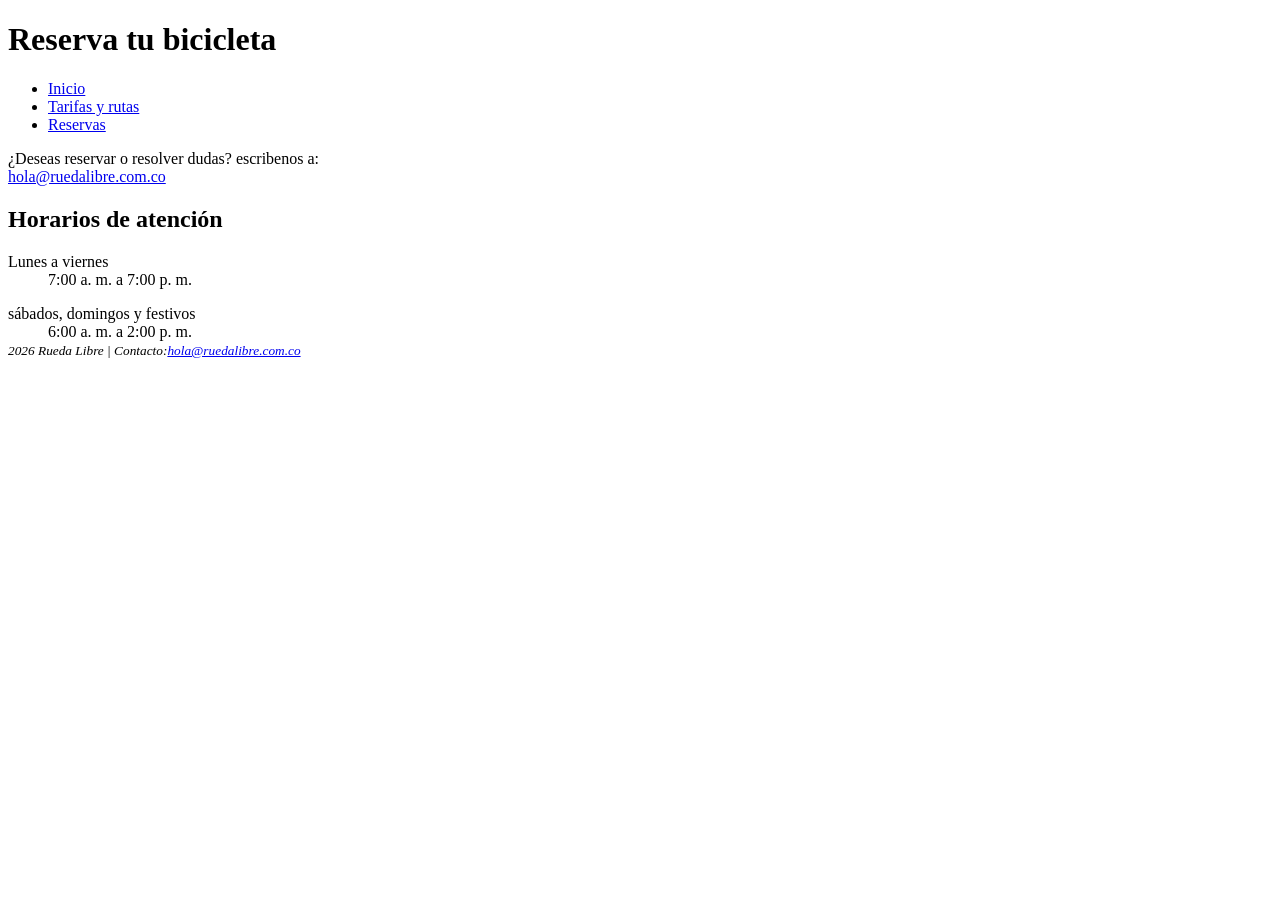
==== paginas/reservas.html @ b9f1dbef "feat:Las tres páginas reestructuradas con etiquetas semánticas, subidas al repositorio" ====
<!DOCTYPE html>
<html lang="es">
<head>
    <meta charset="UTF-8">
    <meta name="viewport" content="width=device-width, initial-scale=1.0">
    <title>Rueda Libre| reserva tu bicicleta</title>
</head>
<body>
  <header>
    <h1>Reserva tu bicicleta</h1>
        <nav>
            <ul>
                <li><a href="../index.html">Inicio</a></li>
                <li><a href="tarifas.html">Tarifas y rutas</a></li>
                <li><a href="reservas.html">Reservas</a></li>
            </ul>
        </nav>
  </header>  
  <main>
¿Deseas reservar o resolver dudas? escribenos a: <br><a href="mailto:hola@ruedalibre.com.co">hola@ruedalibre.com.co</a>
<h2>Horarios de atención</h2>
<section> 
  <dl>
    <dt>Lunes a viernes</dt>
    <dd>7:00 a. m. a 7:00 p. m.</dd>
  </section> 

<section>
    <dt>sábados, domingos y festivos</dt>
    <dd>6:00 a. m. a 2:00 p. m.</dd>
  </dl>
</section>
  </main>

  <footer>
    <small> 
        <em>2026 Rueda Libre | Contacto:<a href="mailto:hola@ruedalibre.com.co">hola@ruedalibre.com.co</a></em>
    </small> 
  </footer>
</body>
</html>
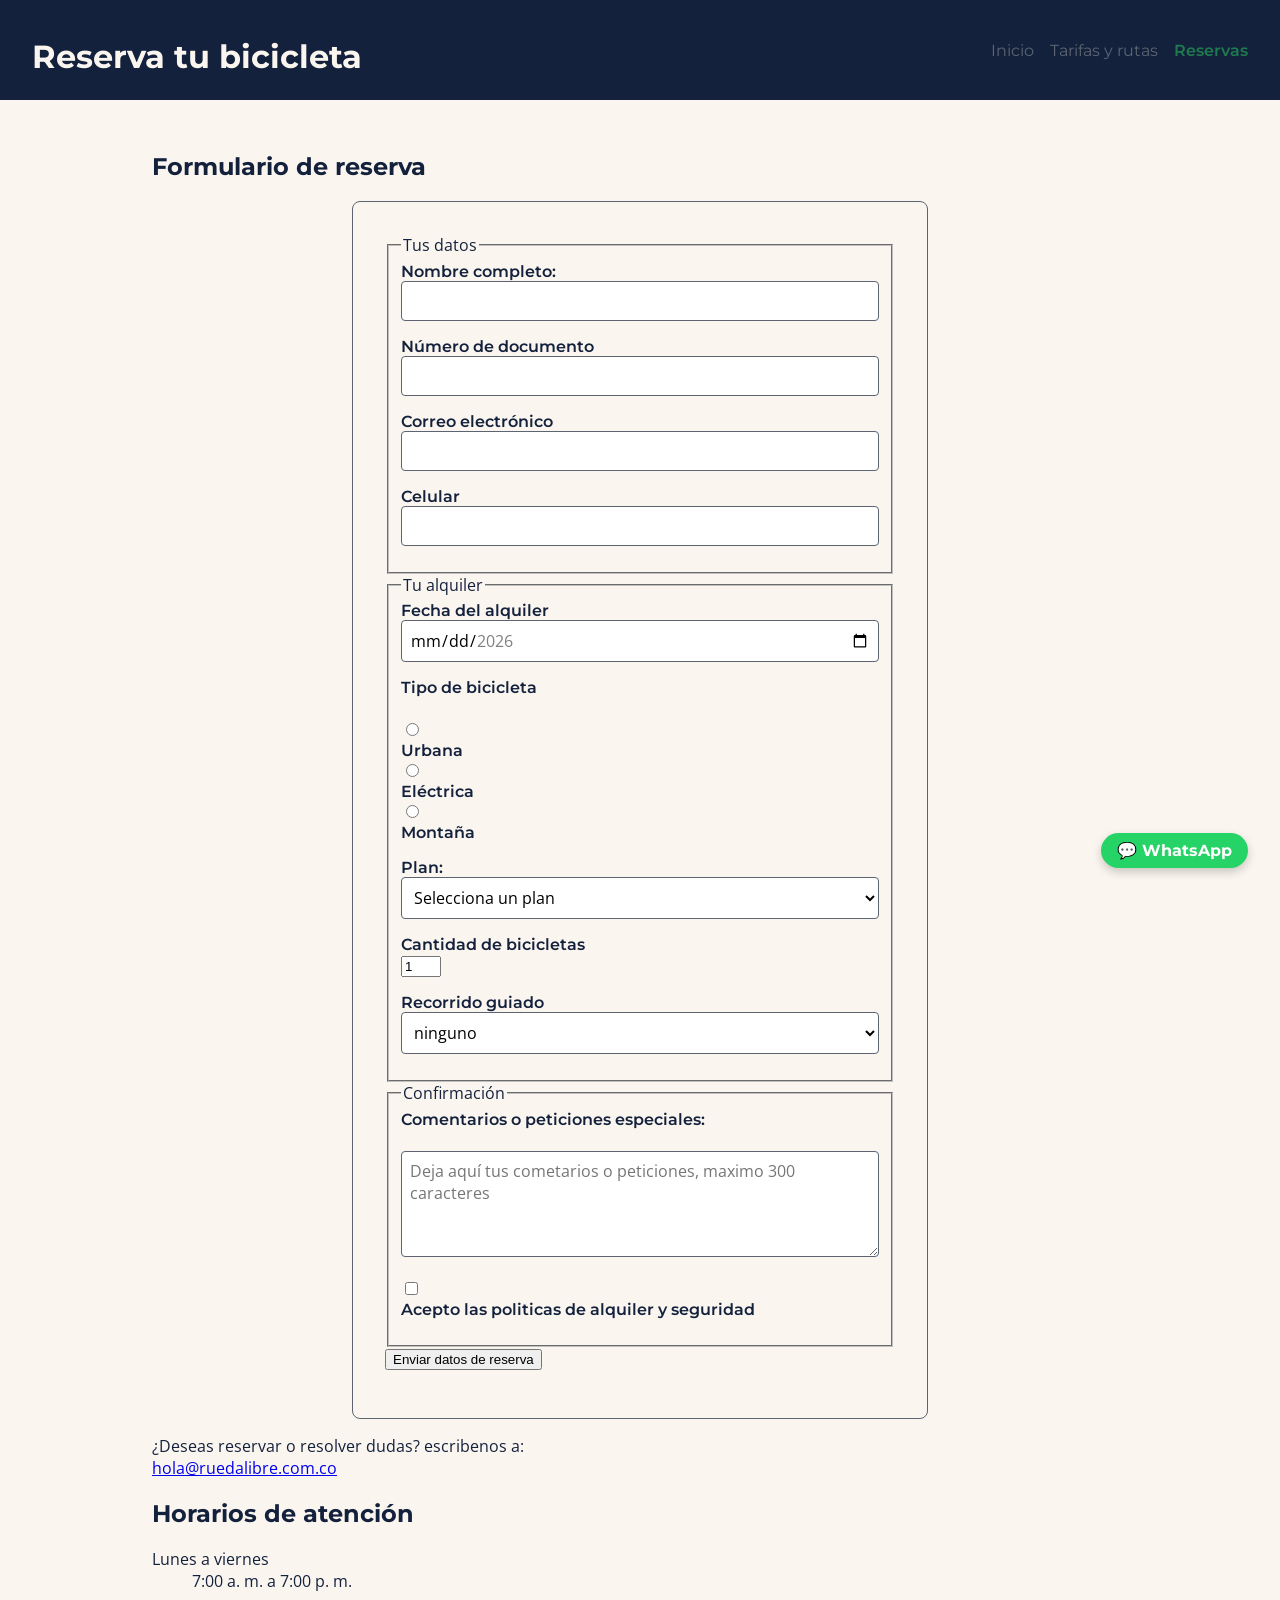
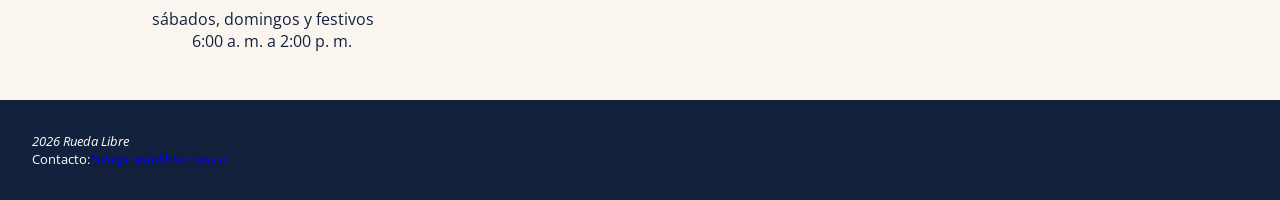
==== commit f6de8442: "Semana 2: Implementación de Flexbox en header, footer y actualización de bitácora" ====
--- a/paginas/reservas.html
+++ b/paginas/reservas.html
@@ -4,19 +4,116 @@
     <meta charset="UTF-8">
     <meta name="viewport" content="width=device-width, initial-scale=1.0">
     <title>Rueda Libre| reserva tu bicicleta</title>
+    <link rel="preconnect" href="https://fonts.googleapis.com">
+    <link rel="preconnect" href="https://fonts.gstatic.com" crossorigin>
+    <link href="https://fonts.googleapis.com/css2?family=Montserrat:ital,wght@0,100..900;1,100..900&family=Open+Sans:ital,wght@0,300..800;1,300..800&display=swap" rel="stylesheet">
+    <link rel="stylesheet" href="../CSS/styles.css">
 </head>
 <body>
   <header>
     <h1>Reserva tu bicicleta</h1>
         <nav>
-            <ul>
-                <li><a href="../index.html">Inicio</a></li>
-                <li><a href="tarifas.html">Tarifas y rutas</a></li>
-                <li><a href="reservas.html">Reservas</a></li>
+            <ul id="menu">
+                <a href="../index.html">Inicio</a>
+                <a href="tarifas.html">Tarifas y rutas</a>
+                <a href="reservas.html" class="activo">Reservas</a>
             </ul>
         </nav>
   </header>  
   <main>
+<section>
+  <h2>Formulario de reserva</h2>
+  <form action="#" method="post">
+    <fieldset>
+     <legend>Tus datos</legend> 
+     <div class="grupo-formulario">
+      <label for="nombre">Nombre completo:</label>
+      <input type="text" id="nombre" name="nombre" required minlength="3">
+     </div>
+
+     <div class="grupo-formulario">
+      <label for="documento">Número de documento</label>
+      <input type="text" id="documento" name="documento" required pattern="[0-9]{6,10}" title="Debe tener solo números, entre 6 y 10 dígitos">
+     </div>
+
+     <div class="grupo-formulario">
+      <label for="correo">Correo electrónico</label>
+      <input type="email" id="correo" name="correo" required>
+     </div>
+
+     <div class="grupo-formulario">
+      <label for="celular">Celular</label>
+      <input type="tel" id="celular" name="celular" required pattern="3[0-9]{9}" title="Debe de tener 10 dígitos y empezar por el número 3 (Ej: 3001234567)">
+     </div>
+    </fieldset>
+
+    <fieldset>
+      <legend>Tu alquiler</legend>
+
+      <div class="grupo-formulario">
+        <label for="fecha">Fecha del alquiler</label>
+        <input type="date" id="fecha" name="fecha" min="2026-11-01" max="2026-12-31" required>
+      </div>
+      <p></p>
+      <div class="grupo-formulario">
+        <label>Tipo de bicicleta</label><br>
+        <input type="radio" id="urbana" name="tipo_bicicleta" value="urbana" required>
+        <label for="urbana">Urbana</label>
+
+        <input type="radio" id="electrica" name="tipo_bicicleta" value="electrica" required>
+        <label for="electrica">Eléctrica</label>
+
+        <input type="radio" id="montana" name="tipo_bicicleta" value="montana" required>
+        <label for="montana">Montaña</label>
+      </div>
+      <p></p>
+        <label for="plan">Plan:</label>
+        <select id="plan" name="plan" required>
+          <option value="" disabled selected>Selecciona un plan</option>
+          <option value="1_hora">1 hora</option>
+          <option value="medio_dia">Medio día</option>
+          <option value="dia_completo">Día completo</option>
+        </select>
+      </div>
+      <p></p>
+      <div class="grupo-formulario">
+        <label for="cantidad">Cantidad de bicicletas</label>
+        <input type="number" id="cantidad" name="cantidad" min="1" max="6" value="1" required>
+      </div>
+      <p></p>
+      <div class="grupo-formulario">
+        <label for="recorrido">Recorrido guiado</label>
+        <select id="recorrido" name="recorrido">
+          <option value="ninguno">ninguno</option>
+          <option value="ruta1">Ruta 1</option>
+          <option value="ruta2">Ruta 2</option>
+          <option value="ruta3">Ruta 3</option>
+        </select>
+      </div>
+    </fieldset>
+
+    <fieldset>
+      <legend>Confirmación</legend>
+
+      <div class="grupo-formulario">
+        <label for="comentaarios">Comentarios o peticiones especiales:</label><br>
+        <textarea id="Comentarios" name="comentarios" rows="4" cols="40" maxlength="300" placeholder="Deja aquí tus cometarios o peticiones, maximo 300 caracteres"></textarea>
+      </div>
+
+      <div class="grupo-formulario">
+        <input type="checkbox" id="politicas" name="politicas" required>
+        <label for="politicas">Acepto las politicas de alquiler y seguridad</label>
+      </div>
+    </fieldset>
+
+    <div class="grupo-formulario">
+      <button type="submit">Enviar datos de reserva</button>
+    </div>
+  </form>
+</section>
+
+<p></p>
+
 ¿Deseas reservar o resolver dudas? escribenos a: <br><a href="mailto:hola@ruedalibre.com.co">hola@ruedalibre.com.co</a>
 <h2>Horarios de atención</h2>
 <section> 
@@ -31,11 +128,16 @@
   </dl>
 </section>
   </main>
-
-  <footer>
+<p></p>
+   <footer>
     <small> 
-        <em>2026 Rueda Libre | Contacto:<a href="mailto:hola@ruedalibre.com.co">hola@ruedalibre.com.co</a></em>
+        <div class="footer-marca"><em>2026 Rueda Libre</em></div>
+        <div class="footer-contacto">Contacto:<a href="mailto:hola@ruedalibre.com.co"><em>hola@ruedalibre.com.co</a></em></div>
     </small> 
   </footer>
+  
+<a href="https://wa.me/573000000000" class="btn-whatsapp" target="_blank" rel="noopener noreferrer" aria-label="Contáctanos por WhatsApp">
+    💬 WhatsApp
+</a>
 </body>
 </html>
--- a/CSS/styles.css
+++ b/CSS/styles.css
@@ -0,0 +1,319 @@
+/* 1. VARIABLES Y CONFIGURACIÓN GLOBAL */
+:root {
+    --azul-noche: #14213d;
+    --gris-asfalto: #5b6470;
+    --verde-ruta: #1e7a4f;
+    --naranja-pedal: #f39a2b;
+    --crema: #faf6ef;
+
+    --font-titulo: 'Montserrat', sans-serif;
+    --font-texto: 'Open Sans', sans-serif;
+
+    --espacio-sm: 0.5rem;
+    --espacio-md: 1rem;
+    --espacio-lg: 2rem;
+}
+
+*, *::before, *::after {
+    box-sizing: border-box;
+}
+
+body {
+    font-family: var(--font-texto);
+    color: var(--azul-noche);
+    background-color: var(--crema);
+    margin: 0;
+    padding: 0;
+}
+
+h1, h2, h3, h4, h5, h6 {
+    font-family: var(--font-titulo);
+}
+
+
+
+
+/* 2. ESTRUCTURA BASE Y LAYOUT */
+header {
+    background-color: var(--azul-noche);
+    color: var(--crema);
+    padding: var(--espacio-lg);
+    text-align: center;
+    min-height: 10vh;
+}
+
+header h1 {
+    color: var(--crema);
+    margin-bottom: var(--espacio-sm);
+}
+
+main {
+    max-width: 65rem;
+    margin: 0 auto;
+    padding: var(--espacio-lg);
+}
+
+main img {
+    max-width: 100%;
+    height: auto;
+    border-radius: 8px;
+    box-shadow: 0 4px 8px rgba(0, 0, 0, 0.1);
+    margin: var(--espacio-md) 0;
+}
+
+/* Contenedor principal del footer */
+footer {
+  display: flex;
+  flex-direction: column; /* Apila el banner arriba y el contenido abajo */
+  gap: 2rem;
+  padding: 2rem;
+  background-color: var(--color-secundario, #14213d); /* Ajusta a tu variable de color */
+  color: #ffffff;
+}
+
+/* Estilo del Banner */
+.footer-banner {
+  background-color: var(--color-principal, #e63946); /* Mismo color distintivo de tu marca */
+  color: #ffffff;
+  text-align: center;
+  padding: 1rem 1.5rem;
+  border-radius: 8px;
+  font-weight: 500;
+  box-shadow: 0 2px 8px rgba(0, 0, 0, 0.15);
+}
+
+.footer-banner p {
+  margin: 0;
+}
+
+/* Distribución en 3 bloques para pantallas anchas */
+.footer-contenido {
+  display: flex;
+  justify-content: space-between;
+  align-items: flex-start;
+  flex-wrap: wrap;
+  gap: 2rem;
+}
+
+
+/* 3. NAVEGACIÓN Y MENÚ */
+#menu {
+    list-style: none;
+    padding: 0;
+    margin: 0;
+    display: flex;
+    justify-content: center;
+    gap: var(--espacio-md);
+}
+
+#menu li {
+    display: inline-block;
+}
+
+#menu a {
+    color: var(--gris-asfalto);
+    text-decoration: none;
+    font-family: var(--font-titulo);
+}
+
+#menu a.activo {
+    color: var(--verde-ruta);
+    font-weight: 600;
+}
+
+#menu a:hover,
+#menu a:focus {
+    color: var(--naranja-pedal);
+    text-decoration: underline;
+    outline: none;
+}
+
+
+/* 4. COMPONENTES (TARJETAS Y TABLAS) */
+.tarjeta-servicio {
+    position: relative; 
+    background-color: var(--crema);
+    border: 1px solid var(--gris-asfalto);
+    border-radius: 8px;
+    padding: var(--espacio-md);
+    margin-bottom: var(--espacio-lg);
+    box-shadow: 0 4px 6px rgba(0, 0, 0, 0.05);
+}
+
+.tarjeta-servicio img {
+    width: 100%;
+    height: auto;
+    border-radius: 4px;
+    margin-bottom: var(--espacio-sm);
+}
+
+.tarjeta-servicio h3 {
+    font-family: var(--font-titulo);
+    color: var(--azul-noche);
+    margin-top: 0;
+    margin-bottom: var(--espacio-sm);
+}
+
+.etiqueta-nuevo {
+    position: absolute;
+    top: 1rem;
+    right: 1rem;
+    background-color: var(--naranja-pedal);
+    color: var(--crema);
+    font-family: var(--font-titulo);
+    font-size: 0.85rem;
+    padding: var(--espacio-xs) var(--espacio-sm);
+    border-radius: 4px;
+    font-weight: bold;
+    box-shadow: 0 2px 4px rgba(0, 0, 0, 0.1);
+}
+
+table {
+    width: 100%;
+    border-collapse: collapse;
+    margin-bottom: var(--espacio-lg);
+    background-color: var(--crema);
+}
+
+th, td {
+    padding: var(--espacio-sm) var(--espacio-md);
+    text-align: left;
+    border: 1px solid var(--gris-asfalto);
+}
+
+th {
+    background-color: var(--azul-noche);
+    color: var(--crema);
+    font-family: var(--font-titulo);
+}
+
+tr:nth-child(even) {
+    background-color: rgba(0, 0, 0, 0.02);
+}
+
+
+/* 5. FORMULARIOS Y BOTONES */
+form {
+    background-color: var(--crema);
+    border: 1px solid var(--gris-asfalto);
+    border-radius: 8px;
+    padding: var(--espacio-lg);
+    max-width: 36rem;
+    margin: 0 auto;
+}
+
+.grupo-formulario {
+    margin-bottom: var(--espacio-md);
+}
+
+label {
+    display: block;
+    font-family: var(--font-titulo);
+    color: var(--azul-noche);
+    margin-bottom: var(--espacio-xs);
+    font-weight: 600;
+}
+
+input[type="text"],
+input[type="email"],
+input[type="tel"],
+input[type="date"],
+select,
+textarea {
+    width: 100%;
+    padding: var(--espacio-sm);
+    border: 1px solid var(--gris-asfalto);
+    border-radius: 4px;
+    font-family: inherit;
+    font-size: 1rem;
+    background-color: #ffffff;
+}
+
+input:focus,
+select:focus,
+textarea:focus {
+    outline: 2px solid var(--naranja-pedal);
+    border-color: transparent;
+}
+
+.btn-cta {
+    display: inline-block;
+    background-color: var(--naranja-pedal);
+    color: var(--crema);
+    padding: var(--espacio-sm) var(--espacio-md);
+    border-radius: 4px;
+    text-decoration: none;
+    font-family: var(--font-titulo);
+    font-weight: 600;
+    transition: background-color 0.2s ease;
+}
+
+.btn-cta:hover,
+.btn-cta:focus {
+    background-color: var(--verde-ruta);
+    color: var(--crema);
+    text-decoration: none;
+    outline: none;
+}
+
+
+/* 6. COMPONENTES FLOTANTES (WHATSAPP) */
+.btn-whatsapp {
+    position: fixed;
+    bottom: 2rem;
+    right: 2rem;
+    background-color: #25d366;
+    color: #ffffff;
+    padding: var(--espacio-sm) var(--espacio-md);
+    border-radius: 50px;
+    font-family: var(--font-titulo);
+    font-weight: bold;
+    text-decoration: none;
+    box-shadow: 0 4px 10px rgba(0, 0, 0, 0.2);
+    z-index: 1000;
+    display: flex;
+    align-items: center;
+    gap: 0.5rem;
+    transition: transform 0.2s ease, background-color 0.2s ease;
+}
+
+.btn-whatsapp:hover {
+    background-color: #20ba5a;
+    transform: scale(1.05);
+}
+
+.btn-whatsapp:focus {
+    outline: 3px solid var(--azul-noche);
+    outline-offset: 2px;
+}
+
+
+
+
+/* SEMANA #2. Flexbox, Grid y diseño responsive */
+
+header {
+    display: flex;
+    justify-content: space-between;
+    align-items: center;
+    padding: 1rem 2rem;
+}
+
+header nav ul {
+    display: flex;
+    flex-wrap: wrap;
+    gap: 1.5rem;
+    list-style: none;
+    margin: 0;
+    padding: 0; 
+}
+
+footer {
+   display: flex;
+   justify-content: space-between;
+   align-items: flex-start;
+   padding: 2rem;
+   flex-wrap: wrap;
+   gap: 2rem; 
+}
+
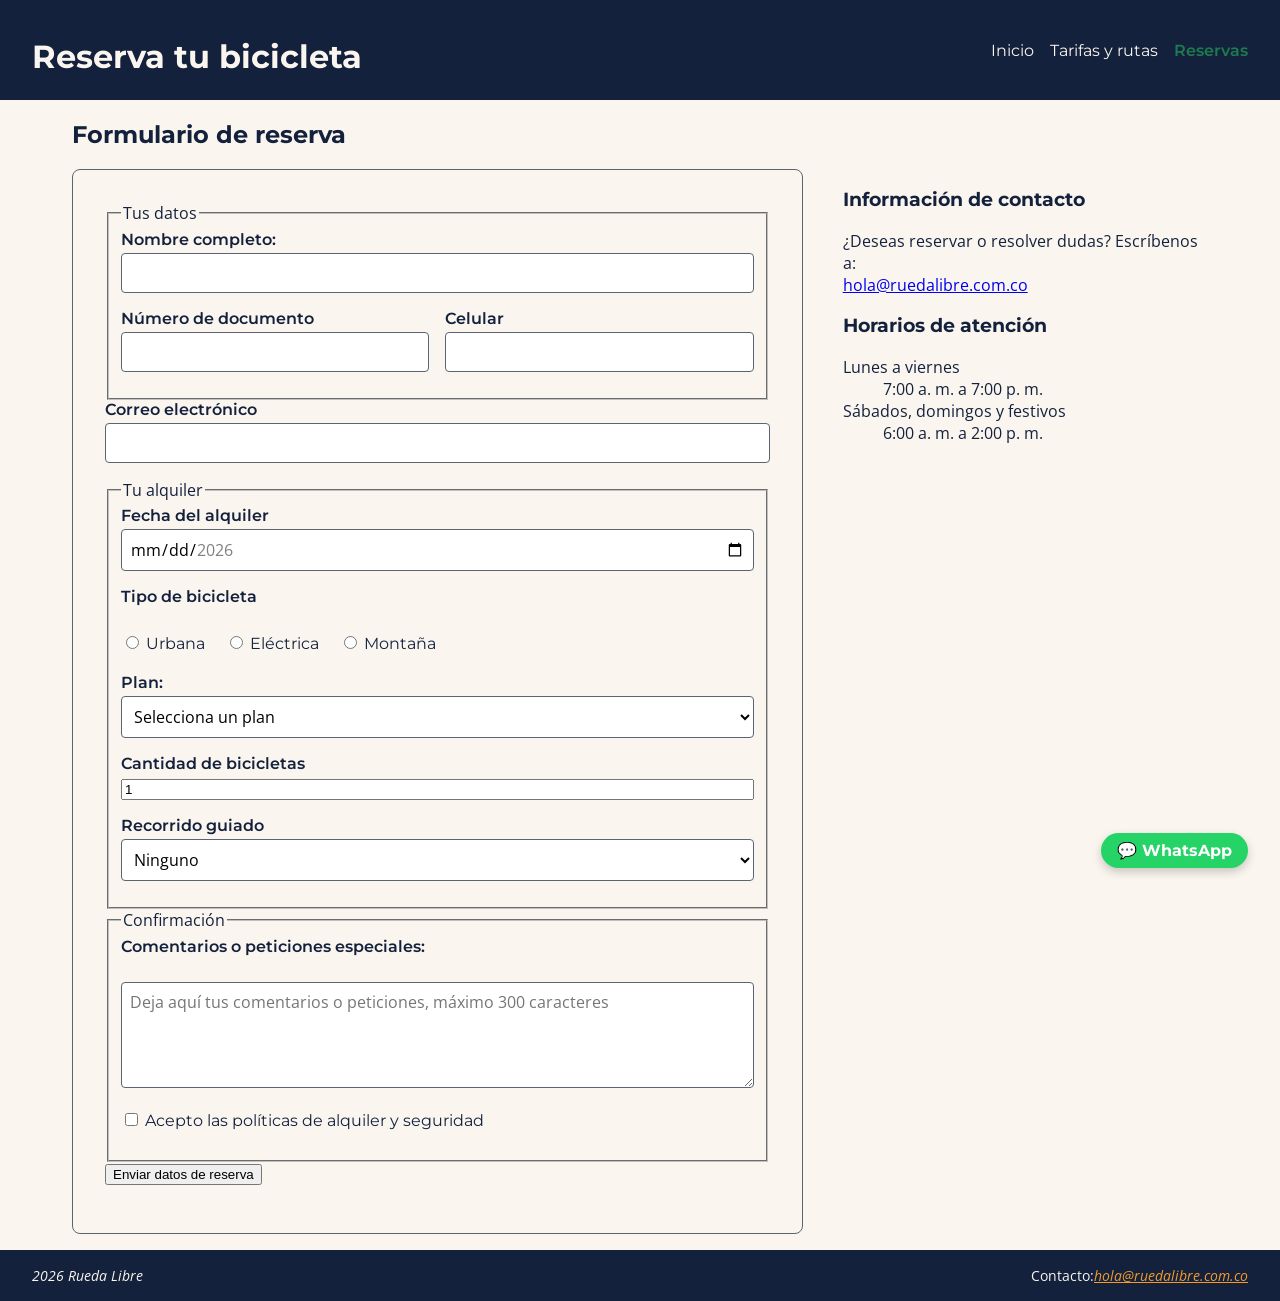
==== commit 5eed59e0: "Feat: día 1, semana 2" ====
--- a/paginas/reservas.html
+++ b/paginas/reservas.html
@@ -14,126 +14,137 @@
     <h1>Reserva tu bicicleta</h1>
         <nav>
             <ul id="menu">
-                <a href="../index.html">Inicio</a>
-                <a href="tarifas.html">Tarifas y rutas</a>
-                <a href="reservas.html" class="activo">Reservas</a>
+                <li><a href="../index.html">Inicio</a></li>
+                <li><a href="tarifas.html">Tarifas y rutas</a></li>
+                <li><a href="reservas.html" class="activo">Reservas</a></li>
             </ul>
         </nav>
   </header>  
-  <main>
-<section>
-  <h2>Formulario de reserva</h2>
-  <form action="#" method="post">
-    <fieldset>
-     <legend>Tus datos</legend> 
-     <div class="grupo-formulario">
-      <label for="nombre">Nombre completo:</label>
-      <input type="text" id="nombre" name="nombre" required minlength="3">
-     </div>
+<main>
+  <section>
+    <h2>Formulario de reserva</h2>
 
-     <div class="grupo-formulario">
-      <label for="documento">Número de documento</label>
-      <input type="text" id="documento" name="documento" required pattern="[0-9]{6,10}" title="Debe tener solo números, entre 6 y 10 dígitos">
-     </div>
+    <div class="reservas-layout">
 
-     <div class="grupo-formulario">
-      <label for="correo">Correo electrónico</label>
-      <input type="email" id="correo" name="correo" required>
-     </div>
+      <div class="columna-formulario">
+        <form action="#" method="post">
 
-     <div class="grupo-formulario">
-      <label for="celular">Celular</label>
-      <input type="tel" id="celular" name="celular" required pattern="3[0-9]{9}" title="Debe de tener 10 dígitos y empezar por el número 3 (Ej: 3001234567)">
-     </div>
-    </fieldset>
+          <fieldset>
+            <legend>Tus datos</legend>
 
-    <fieldset>
-      <legend>Tu alquiler</legend>
+            <div class="grupo-formulario">
+              <label for="nombre">Nombre completo:</label>
+              <input type="text" id="nombre" name="nombre" required minlength="3">
+            </div>
 
-      <div class="grupo-formulario">
-        <label for="fecha">Fecha del alquiler</label>
-        <input type="date" id="fecha" name="fecha" min="2026-11-01" max="2026-12-31" required>
-      </div>
-      <p></p>
-      <div class="grupo-formulario">
-        <label>Tipo de bicicleta</label><br>
-        <input type="radio" id="urbana" name="tipo_bicicleta" value="urbana" required>
-        <label for="urbana">Urbana</label>
+            <div class="fila-formulario">
+            <div class="grupo-formulario">
+              <label for="documento">Número de documento</label>
+              <input type="text" id="documento" name="documento" required pattern="[0-9]{6,10}" title="Debe tener solo números, entre 6 y 10 dígitos">
+            </div>
 
-        <input type="radio" id="electrica" name="tipo_bicicleta" value="electrica" required>
-        <label for="electrica">Eléctrica</label>
+            <div class="grupo-formulario">
+              <label for="celular">Celular</label>
+              <input type="tel" id="celular" name="celular" required pattern="3[0-9]{9}" title="Debe tener 10 dígitos y empezar por el número 3 (Ej: 3001234567)">
+            </div>
+            </div>
+          </fieldset>
 
-        <input type="radio" id="montana" name="tipo_bicicleta" value="montana" required>
-        <label for="montana">Montaña</label>
-      </div>
-      <p></p>
-        <label for="plan">Plan:</label>
-        <select id="plan" name="plan" required>
-          <option value="" disabled selected>Selecciona un plan</option>
-          <option value="1_hora">1 hora</option>
-          <option value="medio_dia">Medio día</option>
-          <option value="dia_completo">Día completo</option>
-        </select>
-      </div>
-      <p></p>
-      <div class="grupo-formulario">
-        <label for="cantidad">Cantidad de bicicletas</label>
-        <input type="number" id="cantidad" name="cantidad" min="1" max="6" value="1" required>
-      </div>
-      <p></p>
-      <div class="grupo-formulario">
-        <label for="recorrido">Recorrido guiado</label>
-        <select id="recorrido" name="recorrido">
-          <option value="ninguno">ninguno</option>
-          <option value="ruta1">Ruta 1</option>
-          <option value="ruta2">Ruta 2</option>
-          <option value="ruta3">Ruta 3</option>
-        </select>
-      </div>
-    </fieldset>
+            <div class="grupo-formulario">
+              <label for="correo">Correo electrónico</label>
+              <input type="email" id="correo" name="correo" required>
+            </div>
 
-    <fieldset>
-      <legend>Confirmación</legend>
+          <fieldset>
+            <legend>Tu alquiler</legend>
 
-      <div class="grupo-formulario">
-        <label for="comentaarios">Comentarios o peticiones especiales:</label><br>
-        <textarea id="Comentarios" name="comentarios" rows="4" cols="40" maxlength="300" placeholder="Deja aquí tus cometarios o peticiones, maximo 300 caracteres"></textarea>
+            <div class="grupo-formulario">
+              <label for="fecha">Fecha del alquiler</label>
+              <input type="date" id="fecha" name="fecha" min="2026-11-01" max="2026-12-31" required>
+            </div>
+
+            <div class="grupo-formulario">
+              <label>Tipo de bicicleta</label><br>
+              <input type="radio" id="urbana" name="tipo_bicicleta" value="urbana" required>
+              <label for="urbana">Urbana</label>
+
+              <input type="radio" id="electrica" name="tipo_bicicleta" value="electrica" required>
+              <label for="electrica">Eléctrica</label>
+
+              <input type="radio" id="montana" name="tipo_bicicleta" value="montana" required>
+              <label for="montana">Montaña</label>
+            </div>
+
+            <div class="grupo-formulario">
+              <label for="plan">Plan:</label>
+              <select id="plan" name="plan" required>
+                <option value="" disabled selected>Selecciona un plan</option>
+                <option value="1_hora">1 hora</option>
+                <option value="medio_dia">Medio día</option>
+                <option value="dia_completo">Día completo</option>
+              </select>
+            </div>
+
+            <div class="grupo-formulario">
+              <label for="cantidad">Cantidad de bicicletas</label>
+              <input type="number" id="cantidad" name="cantidad" min="1" max="6" value="1" required>
+            </div>
+
+            <div class="grupo-formulario">
+              <label for="recorrido">Recorrido guiado</label>
+              <select id="recorrido" name="recorrido">
+                <option value="ninguno">Ninguno</option>
+                <option value="ruta1">Ruta 1</option>
+                <option value="ruta2">Ruta 2</option>
+                <option value="ruta3">Ruta 3</option>
+              </select>
+            </div>
+          </fieldset>
+
+          <fieldset>
+            <legend>Confirmación</legend>
+
+            <div class="grupo-formulario">
+              <label for="comentarios">Comentarios o peticiones especiales:</label><br>
+              <textarea id="comentarios" name="comentarios" rows="4" cols="40" maxlength="300" placeholder="Deja aquí tus comentarios o peticiones, máximo 300 caracteres"></textarea>
+            </div>
+
+            <div class="grupo-formulario">
+              <input type="checkbox" id="politicas" name="politicas" required>
+              <label for="politicas">Acepto las políticas de alquiler y seguridad</label>
+            </div>
+          </fieldset>
+
+          <div class="grupo-formulario">
+            <button type="submit">Enviar datos de reserva</button>
+          </div>
+
+        </form>
       </div>
 
-      <div class="grupo-formulario">
-        <input type="checkbox" id="politicas" name="politicas" required>
-        <label for="politicas">Acepto las politicas de alquiler y seguridad</label>
-      </div>
-    </fieldset>
+      <aside class="columna-contacto">
+        <h3>Información de contacto</h3>
+        <p>¿Deseas reservar o resolver dudas? Escríbenos a:<br>
+          <a href="mailto:hola@ruedalibre.com.co">hola@ruedalibre.com.co</a>
+        </p>
 
-    <div class="grupo-formulario">
-      <button type="submit">Enviar datos de reserva</button>
+        <h3>Horarios de atención</h3>
+        <dl>
+          <dt>Lunes a viernes</dt>
+          <dd>7:00 a. m. a 7:00 p. m.</dd>
+          <dt>Sábados, domingos y festivos</dt>
+          <dd>6:00 a. m. a 2:00 p. m.</dd>
+        </dl>
+      </aside>
+
     </div>
-  </form>
-</section>
-
-<p></p>
-
-¿Deseas reservar o resolver dudas? escribenos a: <br><a href="mailto:hola@ruedalibre.com.co">hola@ruedalibre.com.co</a>
-<h2>Horarios de atención</h2>
-<section> 
-  <dl>
-    <dt>Lunes a viernes</dt>
-    <dd>7:00 a. m. a 7:00 p. m.</dd>
-  </section> 
-
-<section>
-    <dt>sábados, domingos y festivos</dt>
-    <dd>6:00 a. m. a 2:00 p. m.</dd>
-  </dl>
-</section>
+  </section>
+</main>
   </main>
 <p></p>
    <footer>
-    <small> 
         <div class="footer-marca"><em>2026 Rueda Libre</em></div>
-        <div class="footer-contacto">Contacto:<a href="mailto:hola@ruedalibre.com.co"><em>hola@ruedalibre.com.co</a></em></div>
-    </small> 
+        <div class="footer-contacto">Contacto:<a href="mailto:hola@ruedalibre.com.co"><em>hola@ruedalibre.com.co</em></a></div>
   </footer>
   
 <a href="https://wa.me/573000000000" class="btn-whatsapp" target="_blank" rel="noopener noreferrer" aria-label="Contáctanos por WhatsApp">
--- a/CSS/styles.css
+++ b/CSS/styles.css
@@ -12,6 +12,7 @@
     --espacio-sm: 0.5rem;
     --espacio-md: 1rem;
     --espacio-lg: 2rem;
+    --espacio-xs: 0.25rem;
 }
 
 *, *::before, *::after {
@@ -31,8 +32,6 @@
 }
 
 
-
-
 /* 2. ESTRUCTURA BASE Y LAYOUT */
 header {
     background-color: var(--azul-noche);
@@ -48,9 +47,11 @@
 }
 
 main {
-    max-width: 65rem;
-    margin: 0 auto;
-    padding: var(--espacio-lg);
+  max-width: 75rem;
+  margin-left: auto;
+  margin-right: auto;
+  padding-left: 2rem;
+  padding-right: 2rem;
 }
 
 main img {
@@ -59,40 +60,6 @@
     border-radius: 8px;
     box-shadow: 0 4px 8px rgba(0, 0, 0, 0.1);
     margin: var(--espacio-md) 0;
-}
-
-/* Contenedor principal del footer */
-footer {
-  display: flex;
-  flex-direction: column; /* Apila el banner arriba y el contenido abajo */
-  gap: 2rem;
-  padding: 2rem;
-  background-color: var(--color-secundario, #14213d); /* Ajusta a tu variable de color */
-  color: #ffffff;
-}
-
-/* Estilo del Banner */
-.footer-banner {
-  background-color: var(--color-principal, #e63946); /* Mismo color distintivo de tu marca */
-  color: #ffffff;
-  text-align: center;
-  padding: 1rem 1.5rem;
-  border-radius: 8px;
-  font-weight: 500;
-  box-shadow: 0 2px 8px rgba(0, 0, 0, 0.15);
-}
-
-.footer-banner p {
-  margin: 0;
-}
-
-/* Distribución en 3 bloques para pantallas anchas */
-.footer-contenido {
-  display: flex;
-  justify-content: space-between;
-  align-items: flex-start;
-  flex-wrap: wrap;
-  gap: 2rem;
 }
 
 
@@ -111,7 +78,7 @@
 }
 
 #menu a {
-    color: var(--gris-asfalto);
+    color: var(--crema);
     text-decoration: none;
     font-family: var(--font-titulo);
 }
@@ -308,12 +275,155 @@
     padding: 0; 
 }
 
+/* Grip sin media queries */
+
+.flota-grid {
+  display: grid;
+  grid-template-columns: repeat(auto-fit, minmax(17.5rem, 1fr));
+  gap: 2rem;
+  padding: 2rem 0;
+}
+
+
+.tarjeta-modelo {
+  display: flex;
+  flex-direction: column;
+  justify-content: space-between; 
+}
+
+
+/*caja uniforme para todas las imágenes de la flota */
+.tarjeta-modelo .imagen-container {
+  width: 100%;
+  height: 180px; 
+  display: flex;
+  align-items: center;
+  justify-content: center;
+  overflow: hidden;
+  margin-top: 1rem;
+}
+
+
+/* ajustes a los botones de reserva para que se vean consistentes*/
+.tarjeta-modelo .imagen-container img {
+  width: 100%;
+  height: 100%;
+  object-fit: contain; 
+}
+
+
+.tarjeta-modelo .btn-reservar {
+  display: block;
+  width: 100%;
+  background-color: #f6993f; 
+  color: #ffffff;
+  padding: 0.75rem 1rem;
+  border-radius: 6px; 
+  text-decoration: none;
+  text-align: center;
+  font-weight: bold;
+  box-sizing: border-box;
+  margin-top: 0.5rem;
+  transition: background-color 0.3s ease;
+}
+
+.tarjeta-modelo .btn-reservar:hover {
+  background-color: #e08730;
+}
+
+/* Diseño de la sección de portada con hero image y texto descriptivo */
+.portada-hero {
+  display: grid;
+  grid-template-columns: 1fr 1fr;
+  gap: 2rem;
+  align-items: center;
+  padding: 2rem 0;
+}
+
+/* Ajustes de rutas-galeria para mostrar las tarjetas de manera uniforme y atractiva */
+.rutas-galeria {
+  display: grid;
+  grid-template-columns: repeat(3, 1fr); /* Crea exactamente 3 columnas iguales */
+  gap: 1.5rem; /* Espacio separador entre tarjetas */
+}
+
+.ruta-tarjeta {
+  background-color: #ffffff;
+  padding: 1rem;
+  border-radius: 8px;
+  box-shadow: 0 2px 4px rgba(0,0,0,0.1);
+  text-align: center;
+}
+
+.ruta-tarjeta img {
+  width: 100%;
+  height: 150px;
+  object-fit: cover;
+  border-radius: 4px;
+}
+
+/* Layout bidimensional 2:1 para Reservas */
+.reservas-layout {
+  display: grid;
+  grid-template-columns: 2fr 1fr; 
+  gap: 2.5rem;                   
+  align-items: start;           
+}
+
+.columna-formulario,
+.columna-contacto {
+  min-width: 0;
+}
+
+.grupo-formulario input[type="text"],
+.grupo-formulario input[type="email"],
+.grupo-formulario input[type="tel"],
+.grupo-formulario input[type="date"],
+.grupo-formulario input[type="number"],
+.grupo-formulario select,
+.grupo-formulario textarea {
+  width: 100%;
+  box-sizing: border-box;
+}
+
+
+.fila-formulario {
+  display: grid;
+  grid-template-columns: repeat(2, 1fr);
+  gap: 1rem;
+}
+
+.fila-formulario .grupo-formulario {
+  min-width: 0; 
+}
+
+.columna-formulario form {
+  max-width: none;
+  margin: 0;
+}
+
 footer {
-   display: flex;
-   justify-content: space-between;
-   align-items: flex-start;
-   padding: 2rem;
-   flex-wrap: wrap;
-   gap: 2rem; 
-}
-
+  display: flex;
+  justify-content: space-between;
+  align-items: center;
+  gap: 1rem;
+  padding: 1rem 2rem;
+  background-color: var(--azul-noche);
+  color: var(--crema);
+  font-size: 0.875rem;
+}
+
+footer a {
+  color: var(--naranja-pedal);
+}
+
+.fila-formulario .grupo-formulario {
+  min-width: 0; 
+}
+
+input[type="radio"] + label,
+input[type="checkbox"] + label {
+  display: inline-block;
+  margin-right: 1rem;
+  font-weight: 400;
+}
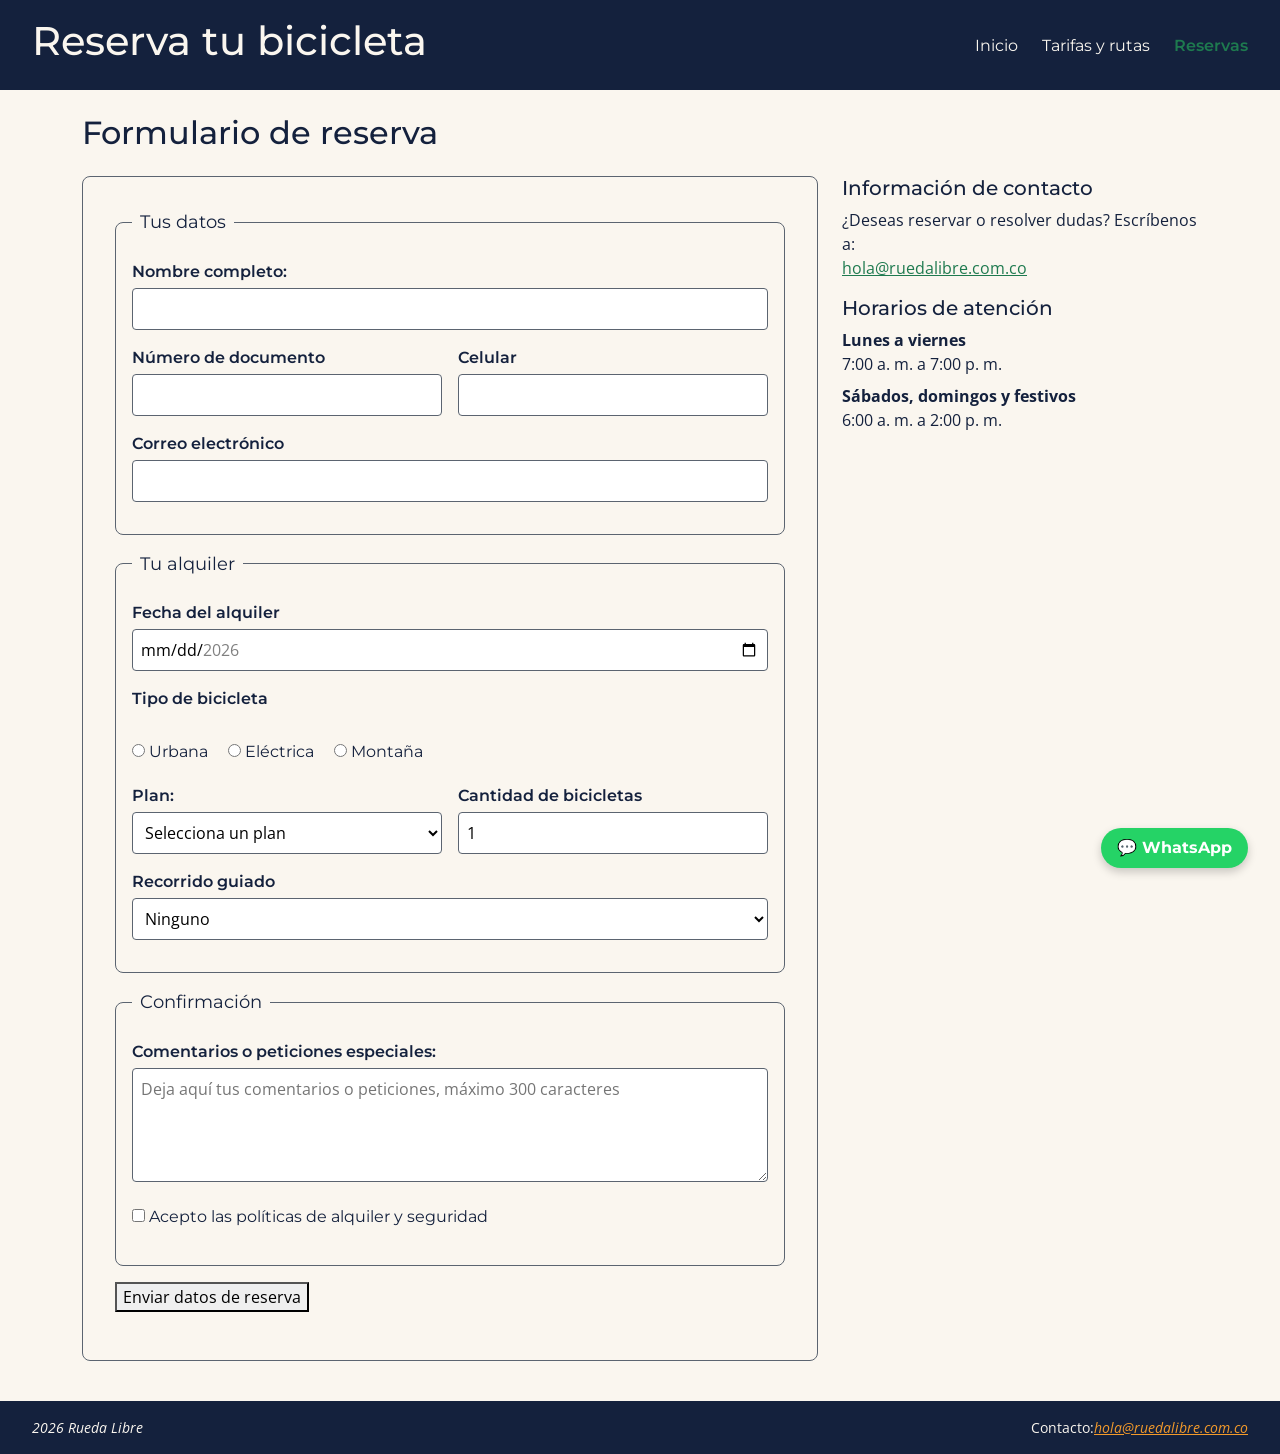
==== commit e0ab44d6: "Feat:proyecto, terminar." ====
--- a/paginas/reservas.html
+++ b/paginas/reservas.html
@@ -7,9 +7,11 @@
     <link rel="preconnect" href="https://fonts.googleapis.com">
     <link rel="preconnect" href="https://fonts.gstatic.com" crossorigin>
     <link href="https://fonts.googleapis.com/css2?family=Montserrat:ital,wght@0,100..900;1,100..900&family=Open+Sans:ital,wght@0,300..800;1,300..800&display=swap" rel="stylesheet">
+    <link href="https://cdn.jsdelivr.net/npm/bootstrap@5.3.8/dist/css/bootstrap.min.css" rel="stylesheet" integrity="sha384-sRIl4kxILFvY47J16cr9ZwB07vP4J8+LH7qKQnuqkuIAvNWLzeN8tE5YBujZqJLB" crossorigin="anonymous">
     <link rel="stylesheet" href="../CSS/styles.css">
+
 </head>
-<body>
+<body class="d-flex flex-column min-vh-100">
   <header>
     <h1>Reserva tu bicicleta</h1>
         <nav>
@@ -20,127 +22,136 @@
             </ul>
         </nav>
   </header>  
-<main>
-  <section>
-    <h2>Formulario de reserva</h2>
+<main class="container py-4 flex-grow-1">
+  <h2 class="mb-4">Formulario de reserva</h2>
 
-    <div class="reservas-layout">
+  <div class="row g-4">
 
-      <div class="columna-formulario">
-        <form action="#" method="post">
+    <!-- Formulario: 8/12 desde md -->
+    <div class="col-12 col-md-8">
+      <form action="#" method="post">
 
-          <fieldset>
-            <legend>Tus datos</legend>
-
-            <div class="grupo-formulario">
-              <label for="nombre">Nombre completo:</label>
-              <input type="text" id="nombre" name="nombre" required minlength="3">
-            </div>
-
-            <div class="fila-formulario">
-            <div class="grupo-formulario">
-              <label for="documento">Número de documento</label>
-              <input type="text" id="documento" name="documento" required pattern="[0-9]{6,10}" title="Debe tener solo números, entre 6 y 10 dígitos">
-            </div>
-
-            <div class="grupo-formulario">
-              <label for="celular">Celular</label>
-              <input type="tel" id="celular" name="celular" required pattern="3[0-9]{9}" title="Debe tener 10 dígitos y empezar por el número 3 (Ej: 3001234567)">
-            </div>
-            </div>
-          </fieldset>
-
-            <div class="grupo-formulario">
-              <label for="correo">Correo electrónico</label>
-              <input type="email" id="correo" name="correo" required>
-            </div>
-
-          <fieldset>
-            <legend>Tu alquiler</legend>
-
-            <div class="grupo-formulario">
-              <label for="fecha">Fecha del alquiler</label>
-              <input type="date" id="fecha" name="fecha" min="2026-11-01" max="2026-12-31" required>
-            </div>
-
-            <div class="grupo-formulario">
-              <label>Tipo de bicicleta</label><br>
-              <input type="radio" id="urbana" name="tipo_bicicleta" value="urbana" required>
-              <label for="urbana">Urbana</label>
-
-              <input type="radio" id="electrica" name="tipo_bicicleta" value="electrica" required>
-              <label for="electrica">Eléctrica</label>
-
-              <input type="radio" id="montana" name="tipo_bicicleta" value="montana" required>
-              <label for="montana">Montaña</label>
-            </div>
-
-            <div class="grupo-formulario">
-              <label for="plan">Plan:</label>
-              <select id="plan" name="plan" required>
-                <option value="" disabled selected>Selecciona un plan</option>
-                <option value="1_hora">1 hora</option>
-                <option value="medio_dia">Medio día</option>
-                <option value="dia_completo">Día completo</option>
-              </select>
-            </div>
-
-            <div class="grupo-formulario">
-              <label for="cantidad">Cantidad de bicicletas</label>
-              <input type="number" id="cantidad" name="cantidad" min="1" max="6" value="1" required>
-            </div>
-
-            <div class="grupo-formulario">
-              <label for="recorrido">Recorrido guiado</label>
-              <select id="recorrido" name="recorrido">
-                <option value="ninguno">Ninguno</option>
-                <option value="ruta1">Ruta 1</option>
-                <option value="ruta2">Ruta 2</option>
-                <option value="ruta3">Ruta 3</option>
-              </select>
-            </div>
-          </fieldset>
-
-          <fieldset>
-            <legend>Confirmación</legend>
-
-            <div class="grupo-formulario">
-              <label for="comentarios">Comentarios o peticiones especiales:</label><br>
-              <textarea id="comentarios" name="comentarios" rows="4" cols="40" maxlength="300" placeholder="Deja aquí tus comentarios o peticiones, máximo 300 caracteres"></textarea>
-            </div>
-
-            <div class="grupo-formulario">
-              <input type="checkbox" id="politicas" name="politicas" required>
-              <label for="politicas">Acepto las políticas de alquiler y seguridad</label>
-            </div>
-          </fieldset>
+        <fieldset>
+          <legend>Tus datos</legend>
 
           <div class="grupo-formulario">
-            <button type="submit">Enviar datos de reserva</button>
+            <label for="nombre">Nombre completo:</label>
+            <input type="text" id="nombre" name="nombre" required minlength="3">
           </div>
 
-        </form>
-      </div>
+          <!-- Fila de campos cortos -->
+          <div class="row g-3">
+            <div class="col-12 col-sm-6">
+              <div class="grupo-formulario">
+                <label for="documento">Número de documento</label>
+                <input type="text" id="documento" name="documento" required pattern="[0-9]{6,10}" title="Debe tener solo números, entre 6 y 10 dígitos">
+              </div>
+            </div>
+            <div class="col-12 col-sm-6">
+              <div class="grupo-formulario">
+                <label for="celular">Celular</label>
+                <input type="tel" id="celular" name="celular" required pattern="3[0-9]{9}" title="Debe tener 10 dígitos y empezar por el número 3 (Ej: 3001234567)">
+              </div>
+            </div>
+          </div>
 
-      <aside class="columna-contacto">
-        <h3>Información de contacto</h3>
-        <p>¿Deseas reservar o resolver dudas? Escríbenos a:<br>
-          <a href="mailto:hola@ruedalibre.com.co">hola@ruedalibre.com.co</a>
-        </p>
+          <div class="grupo-formulario">
+            <label for="correo">Correo electrónico</label>
+            <input type="email" id="correo" name="correo" required>
+          </div>
+        </fieldset>
 
-        <h3>Horarios de atención</h3>
-        <dl>
-          <dt>Lunes a viernes</dt>
-          <dd>7:00 a. m. a 7:00 p. m.</dd>
-          <dt>Sábados, domingos y festivos</dt>
-          <dd>6:00 a. m. a 2:00 p. m.</dd>
-        </dl>
+        <fieldset>
+          <legend>Tu alquiler</legend>
+
+          <div class="grupo-formulario">
+            <label for="fecha">Fecha del alquiler</label>
+            <input type="date" id="fecha" name="fecha" min="2026-11-01" max="2026-12-31" required>
+          </div>
+
+          <div class="grupo-formulario">
+            <label>Tipo de bicicleta</label><br>
+            <input type="radio" id="urbana" name="tipo_bicicleta" value="urbana" required>
+            <label for="urbana">Urbana</label>
+
+            <input type="radio" id="electrica" name="tipo_bicicleta" value="electrica" required>
+            <label for="electrica">Eléctrica</label>
+
+            <input type="radio" id="montana" name="tipo_bicicleta" value="montana" required>
+            <label for="montana">Montaña</label>
+          </div>
+
+          <!-- Fila de campos cortos -->
+          <div class="row g-3">
+            <div class="col-12 col-sm-6">
+              <div class="grupo-formulario">
+                <label for="plan">Plan:</label>
+                <select id="plan" name="plan" required>
+                  <option value="" disabled selected>Selecciona un plan</option>
+                  <option value="1_hora">1 hora</option>
+                  <option value="medio_dia">Medio día</option>
+                  <option value="dia_completo">Día completo</option>
+                </select>
+              </div>
+            </div>
+            <div class="col-12 col-sm-6">
+              <div class="grupo-formulario">
+                <label for="cantidad">Cantidad de bicicletas</label>
+                <input type="number" id="cantidad" name="cantidad" min="1" max="6" value="1" required>
+              </div>
+            </div>
+          </div>
+
+          <div class="grupo-formulario">
+            <label for="recorrido">Recorrido guiado</label>
+            <select id="recorrido" name="recorrido">
+              <option value="ninguno">Ninguno</option>
+              <option value="ruta1">Ruta 1</option>
+              <option value="ruta2">Ruta 2</option>
+              <option value="ruta3">Ruta 3</option>
+            </select>
+          </div>
+        </fieldset>
+
+        <fieldset>
+          <legend>Confirmación</legend>
+
+          <div class="grupo-formulario">
+            <label for="comentarios">Comentarios o peticiones especiales:</label>
+            <textarea id="comentarios" name="comentarios" rows="4" maxlength="300" placeholder="Deja aquí tus comentarios o peticiones, máximo 300 caracteres"></textarea>
+          </div>
+
+          <div class="grupo-formulario">
+            <input type="checkbox" id="politicas" name="politicas" required>
+            <label for="politicas">Acepto las políticas de alquiler y seguridad</label>
+          </div>
+        </fieldset>
+
+        <div class="grupo-formulario">
+          <button type="submit">Enviar datos de reserva</button>
+        </div>
+
+      </form>
+    </div>
+
+    <!-- Contacto: 4/12 desde md -->
+    <aside class="col-12 col-md-4">
+      <h3 class="h5">Información de contacto</h3>
+      <p>¿Deseas reservar o resolver dudas? Escríbenos a:<br>
+        <a href="mailto:hola@ruedalibre.com.co">hola@ruedalibre.com.co</a>
+      </p>
+
+      <h3 class="h5">Horarios de atención</h3>
+      <dl>
+        <dt>Lunes a viernes</dt>
+        <dd>7:00 a. m. a 7:00 p. m.</dd>
+        <dt>Sábados, domingos y festivos</dt>
+        <dd>6:00 a. m. a 2:00 p. m.</dd>
+      </dl>
       </aside>
 
-    </div>
-  </section>
+  </div>
 </main>
-  </main>
 <p></p>
    <footer>
         <div class="footer-marca"><em>2026 Rueda Libre</em></div>
@@ -150,5 +161,6 @@
 <a href="https://wa.me/573000000000" class="btn-whatsapp" target="_blank" rel="noopener noreferrer" aria-label="Contáctanos por WhatsApp">
     💬 WhatsApp
 </a>
+<script src="https://cdn.jsdelivr.net/npm/bootstrap@5.3.8/dist/js/bootstrap.bundle.min.js" integrity="sha384-FKyoEForCGlyvwx9Hj09JcYn3nv7wiPVlz7YYwJrWVcXK/BmnVDxM+D2scQbITxI" crossorigin="anonymous"></script>
 </body>
 </html>
--- a/CSS/styles.css
+++ b/CSS/styles.css
@@ -1,4 +1,4 @@
-/* 1. VARIABLES Y CONFIGURACIÓN GLOBAL */
+/* 1. VARIABLES (identidad de marca) */
 :root {
     --azul-noche: #14213d;
     --gris-asfalto: #5b6470;
@@ -9,72 +9,53 @@
     --font-titulo: 'Montserrat', sans-serif;
     --font-texto: 'Open Sans', sans-serif;
 
+    --espacio-xs: 0.25rem;
     --espacio-sm: 0.5rem;
     --espacio-md: 1rem;
     --espacio-lg: 2rem;
-    --espacio-xs: 0.25rem;
-}
-
-*, *::before, *::after {
-    box-sizing: border-box;
-}
-
+}
+
+/* 2. TIPOGRAFÍA Y COLORES BASE */
 body {
     font-family: var(--font-texto);
     color: var(--azul-noche);
     background-color: var(--crema);
+}
+
+h1, h2, h3, h4, h5, h6 {
+    font-family: var(--font-titulo);
+}
+
+main img {
+    border-radius: 8px;
+    box-shadow: 0 4px 8px rgba(0, 0, 0, 0.1);
+}
+
+/* 3. ENCABEZADO, MENÚ Y PIE TEMPORAL: el Flexbox del header, el menú y el footer se
+   reemplaza en el MiniReto 9 (navbar de Bootstrap). */
+header {
+    display: flex;
+    justify-content: space-between;
+    align-items: center;
+    padding: 1rem 2rem;
+    min-height: 10vh;
+    background-color: var(--azul-noche);
+    color: var(--crema);
+}
+
+header h1 {
+    color: var(--crema);
+    margin-bottom: var(--espacio-sm);
+}
+
+#menu {
+    display: flex;
+    flex-wrap: wrap;
+    justify-content: center;
+    gap: 1.5rem;
+    list-style: none;
     margin: 0;
     padding: 0;
-}
-
-h1, h2, h3, h4, h5, h6 {
-    font-family: var(--font-titulo);
-}
-
-
-/* 2. ESTRUCTURA BASE Y LAYOUT */
-header {
-    background-color: var(--azul-noche);
-    color: var(--crema);
-    padding: var(--espacio-lg);
-    text-align: center;
-    min-height: 10vh;
-}
-
-header h1 {
-    color: var(--crema);
-    margin-bottom: var(--espacio-sm);
-}
-
-main {
-  max-width: 75rem;
-  margin-left: auto;
-  margin-right: auto;
-  padding-left: 2rem;
-  padding-right: 2rem;
-}
-
-main img {
-    max-width: 100%;
-    height: auto;
-    border-radius: 8px;
-    box-shadow: 0 4px 8px rgba(0, 0, 0, 0.1);
-    margin: var(--espacio-md) 0;
-}
-
-
-/* 3. NAVEGACIÓN Y MENÚ */
-#menu {
-    list-style: none;
-    padding: 0;
-    margin: 0;
-    display: flex;
-    justify-content: center;
-    gap: var(--espacio-md);
-}
-
-#menu li {
-    display: inline-block;
 }
 
 #menu a {
@@ -95,10 +76,24 @@
     outline: none;
 }
 
-
-/* 4. COMPONENTES (TARJETAS Y TABLAS) */
+footer {
+    display: flex;
+    justify-content: space-between;
+    align-items: center;
+    gap: 2rem;
+    padding: 1rem 2rem;
+    background-color: var(--azul-noche);
+    color: var(--crema);
+    font-size: 0.875rem;
+}
+
+footer a {
+    color: var(--naranja-pedal);
+}
+
+/* 4. COMPONENTES: TARJETAS DE SERVICIOS */
 .tarjeta-servicio {
-    position: relative; 
+    position: relative;
     background-color: var(--crema);
     border: 1px solid var(--gris-asfalto);
     border-radius: 8px;
@@ -107,15 +102,7 @@
     box-shadow: 0 4px 6px rgba(0, 0, 0, 0.05);
 }
 
-.tarjeta-servicio img {
-    width: 100%;
-    height: auto;
-    border-radius: 4px;
-    margin-bottom: var(--espacio-sm);
-}
-
 .tarjeta-servicio h3 {
-    font-family: var(--font-titulo);
     color: var(--azul-noche);
     margin-top: 0;
     margin-bottom: var(--espacio-sm);
@@ -135,6 +122,7 @@
     box-shadow: 0 2px 4px rgba(0, 0, 0, 0.1);
 }
 
+/* 5. TABLAS (tarifas)*/
 table {
     width: 100%;
     border-collapse: collapse;
@@ -142,6 +130,11 @@
     background-color: var(--crema);
 }
 
+caption {
+    caption-side: top;
+    color: var(--azul-noche);
+}
+
 th, td {
     padding: var(--espacio-sm) var(--espacio-md);
     text-align: left;
@@ -158,15 +151,27 @@
     background-color: rgba(0, 0, 0, 0.02);
 }
 
-
-/* 5. FORMULARIOS Y BOTONES */
+/* 6. FORMULARIO (reservas) */
 form {
     background-color: var(--crema);
     border: 1px solid var(--gris-asfalto);
     border-radius: 8px;
     padding: var(--espacio-lg);
-    max-width: 36rem;
-    margin: 0 auto;
+}
+
+fieldset {
+    border: 1px solid var(--gris-asfalto);
+    border-radius: 8px;
+    padding: var(--espacio-md);
+    margin-bottom: var(--espacio-md);
+}
+
+legend {
+    float: none;
+    width: auto;
+    padding: 0 var(--espacio-sm);
+    font-family: var(--font-titulo);
+    font-size: 1.1rem;
 }
 
 .grupo-formulario {
@@ -179,12 +184,20 @@
     color: var(--azul-noche);
     margin-bottom: var(--espacio-xs);
     font-weight: 600;
+}
+
+input[type="radio"] + label,
+input[type="checkbox"] + label {
+    display: inline-block;
+    margin-right: 1rem;
+    font-weight: 400;
 }
 
 input[type="text"],
 input[type="email"],
 input[type="tel"],
 input[type="date"],
+input[type="number"],
 select,
 textarea {
     width: 100%;
@@ -203,6 +216,8 @@
     border-color: transparent;
 }
 
+/*7. BOTONES Y COMPONENTES FLOTANTES TEMPORAL: .btn-cta y el botón del formulario se unifican
+   con clases de Bootstrap en el MiniReto 9. */
 .btn-cta {
     display: inline-block;
     background-color: var(--naranja-pedal);
@@ -223,8 +238,6 @@
     outline: none;
 }
 
-
-/* 6. COMPONENTES FLOTANTES (WHATSAPP) */
 .btn-whatsapp {
     position: fixed;
     bottom: 2rem;
@@ -246,6 +259,7 @@
 
 .btn-whatsapp:hover {
     background-color: #20ba5a;
+    color: #ffffff;
     transform: scale(1.05);
 }
 
@@ -254,176 +268,34 @@
     outline-offset: 2px;
 }
 
-
-
-
-/* SEMANA #2. Flexbox, Grid y diseño responsive */
-
-header {
-    display: flex;
-    justify-content: space-between;
-    align-items: center;
-    padding: 1rem 2rem;
-}
-
-header nav ul {
-    display: flex;
-    flex-wrap: wrap;
-    gap: 1.5rem;
-    list-style: none;
+/* 8. AJUSTES FRENTE A BOOTSTRAP (sin !important) */
+:root {
+    --bs-dark-rgb: 20, 33, 61;
+    --bs-warning-rgb: 243, 154, 43;
+    --bs-secondary-rgb: 91, 100, 112;
+    --bs-success-rgb: 30, 122, 79;
+    --bs-light-rgb: 250, 246, 239;
+    --bs-link-color-rgb: 30, 122, 79;
+    --bs-link-hover-color-rgb: 243, 154, 43;
+}
+
+.btn-warning {
+    --bs-btn-color: var(--azul-noche);
+    --bs-btn-bg: var(--naranja-pedal);
+    --bs-btn-border-color: var(--naranja-pedal);
+    --bs-btn-hover-color: var(--azul-noche);
+    --bs-btn-hover-bg: #e08730;
+    --bs-btn-hover-border-color: #e08730;
+    --bs-btn-active-color: var(--azul-noche);
+    --bs-btn-active-bg: #e08730;
+    --bs-btn-active-border-color: #e08730;
+}
+
+.card img {
     margin: 0;
-    padding: 0; 
-}
-
-/* Grip sin media queries */
-
-.flota-grid {
-  display: grid;
-  grid-template-columns: repeat(auto-fit, minmax(17.5rem, 1fr));
-  gap: 2rem;
-  padding: 2rem 0;
-}
-
-
-.tarjeta-modelo {
-  display: flex;
-  flex-direction: column;
-  justify-content: space-between; 
-}
-
-
-/*caja uniforme para todas las imágenes de la flota */
-.tarjeta-modelo .imagen-container {
-  width: 100%;
-  height: 180px; 
-  display: flex;
-  align-items: center;
-  justify-content: center;
-  overflow: hidden;
-  margin-top: 1rem;
-}
-
-
-/* ajustes a los botones de reserva para que se vean consistentes*/
-.tarjeta-modelo .imagen-container img {
-  width: 100%;
-  height: 100%;
-  object-fit: contain; 
-}
-
-
-.tarjeta-modelo .btn-reservar {
-  display: block;
-  width: 100%;
-  background-color: #f6993f; 
-  color: #ffffff;
-  padding: 0.75rem 1rem;
-  border-radius: 6px; 
-  text-decoration: none;
-  text-align: center;
-  font-weight: bold;
-  box-sizing: border-box;
-  margin-top: 0.5rem;
-  transition: background-color 0.3s ease;
-}
-
-.tarjeta-modelo .btn-reservar:hover {
-  background-color: #e08730;
-}
-
-/* Diseño de la sección de portada con hero image y texto descriptivo */
-.portada-hero {
-  display: grid;
-  grid-template-columns: 1fr 1fr;
-  gap: 2rem;
-  align-items: center;
-  padding: 2rem 0;
-}
-
-/* Ajustes de rutas-galeria para mostrar las tarjetas de manera uniforme y atractiva */
-.rutas-galeria {
-  display: grid;
-  grid-template-columns: repeat(3, 1fr); /* Crea exactamente 3 columnas iguales */
-  gap: 1.5rem; /* Espacio separador entre tarjetas */
-}
-
-.ruta-tarjeta {
-  background-color: #ffffff;
-  padding: 1rem;
-  border-radius: 8px;
-  box-shadow: 0 2px 4px rgba(0,0,0,0.1);
-  text-align: center;
-}
-
-.ruta-tarjeta img {
-  width: 100%;
-  height: 150px;
-  object-fit: cover;
-  border-radius: 4px;
-}
-
-/* Layout bidimensional 2:1 para Reservas */
-.reservas-layout {
-  display: grid;
-  grid-template-columns: 2fr 1fr; 
-  gap: 2.5rem;                   
-  align-items: start;           
-}
-
-.columna-formulario,
-.columna-contacto {
-  min-width: 0;
-}
-
-.grupo-formulario input[type="text"],
-.grupo-formulario input[type="email"],
-.grupo-formulario input[type="tel"],
-.grupo-formulario input[type="date"],
-.grupo-formulario input[type="number"],
-.grupo-formulario select,
-.grupo-formulario textarea {
-  width: 100%;
-  box-sizing: border-box;
-}
-
-
-.fila-formulario {
-  display: grid;
-  grid-template-columns: repeat(2, 1fr);
-  gap: 1rem;
-}
-
-.fila-formulario .grupo-formulario {
-  min-width: 0; 
-}
-
-.columna-formulario form {
-  max-width: none;
-  margin: 0;
-}
-
-footer {
-  display: flex;
-  justify-content: space-between;
-  align-items: center;
-  gap: 1rem;
-  padding: 1rem 2rem;
-  background-color: var(--azul-noche);
-  color: var(--crema);
-  font-size: 0.875rem;
-}
-
-footer a {
-  color: var(--naranja-pedal);
-}
-
-.fila-formulario .grupo-formulario {
-  min-width: 0; 
-}
-
-input[type="radio"] + label,
-input[type="checkbox"] + label {
-  display: inline-block;
-  margin-right: 1rem;
-  font-weight: 400;
-}+    box-shadow: none;
+}
+
+footer a:hover {
+    color: var(--crema);
+}
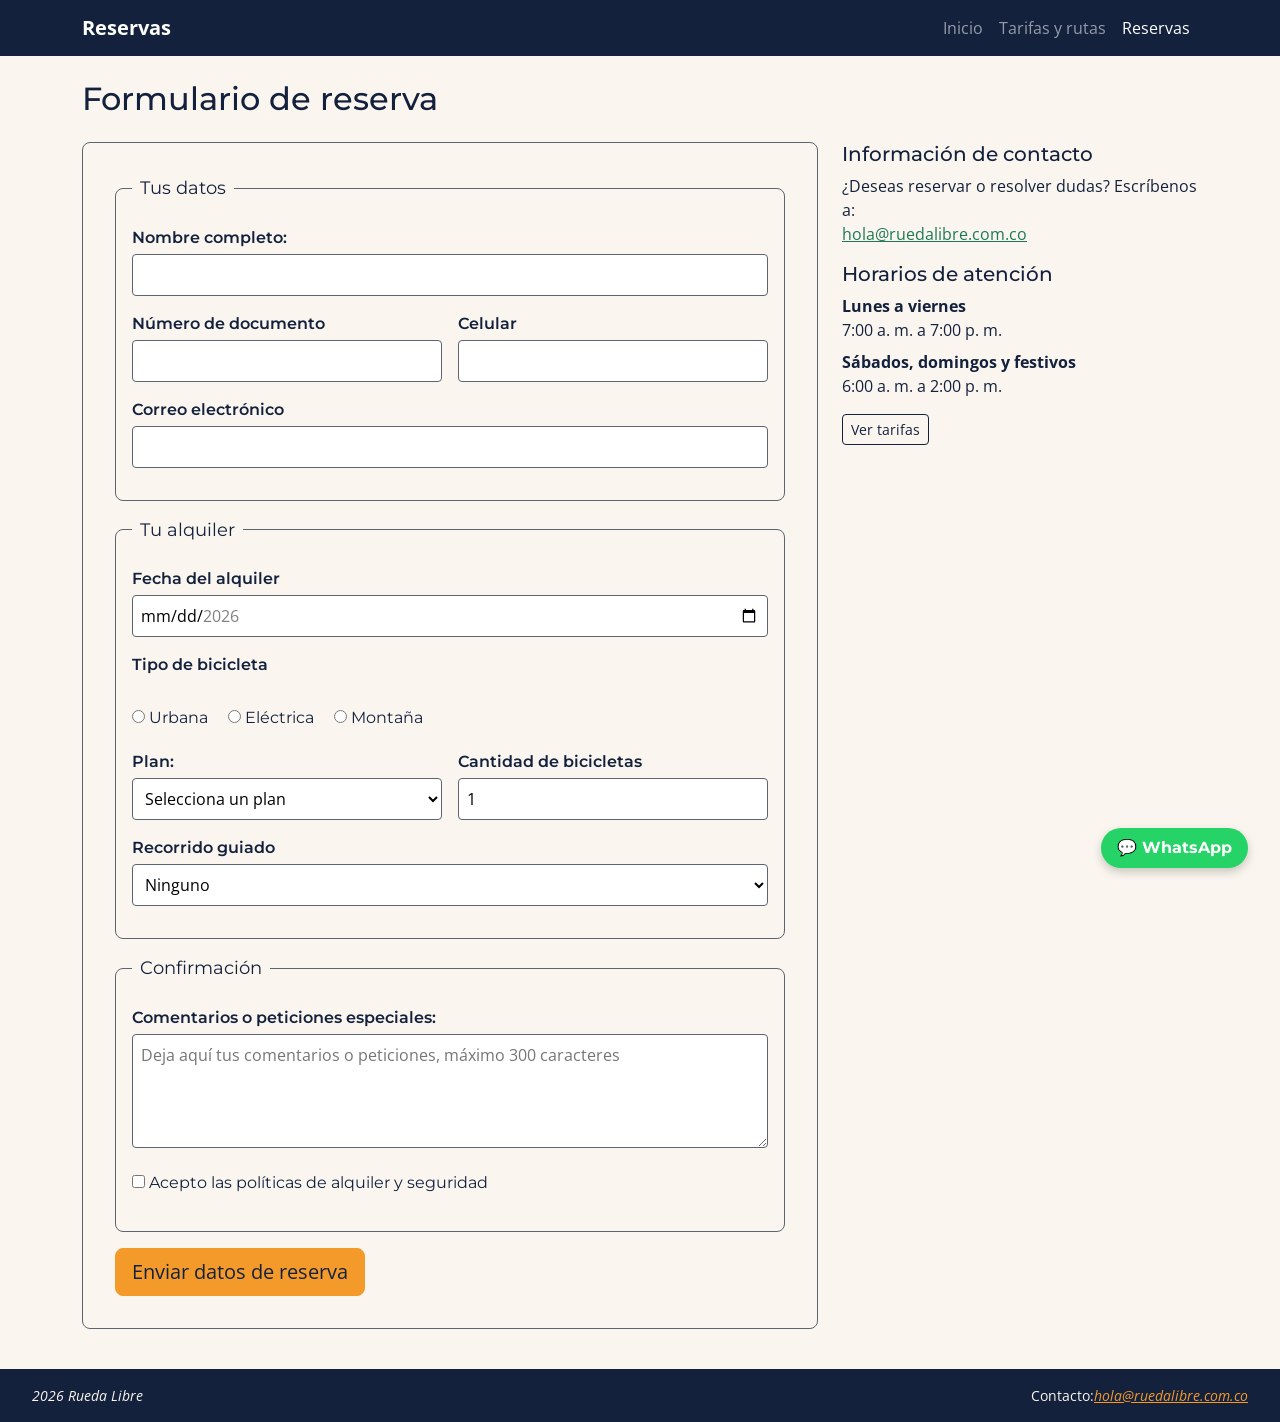
==== commit c1b61a7f: "MiniReto 9: navbar colapsable de Bootstrap y botones unificados" ====
--- a/paginas/reservas.html
+++ b/paginas/reservas.html
@@ -13,15 +13,29 @@
 </head>
 <body class="d-flex flex-column min-vh-100">
   <header>
-    <h1>Reserva tu bicicleta</h1>
-        <nav>
-            <ul id="menu">
-                <li><a href="../index.html">Inicio</a></li>
-                <li><a href="tarifas.html">Tarifas y rutas</a></li>
-                <li><a href="reservas.html" class="activo">Reservas</a></li>
-            </ul>
-        </nav>
-  </header>  
+  <nav class="navbar navbar-expand-lg bg-dark navbar-dark">
+    <div class="container">
+      <a class="navbar-brand fw-bold" href="../index.html">Reservas</a>
+
+      <button class="navbar-toggler" type="button"
+              data-bs-toggle="collapse"
+              data-bs-target="#menuPrincipal"
+              aria-controls="menuPrincipal"
+              aria-expanded="false"
+              aria-label="Abrir o cerrar el menú">
+        <span class="navbar-toggler-icon"></span>
+      </button>
+
+      <div class="collapse navbar-collapse" id="menuPrincipal">
+        <ul class="navbar-nav ms-auto mb-2 mb-lg-0">
+          <li class="nav-item"><a class="nav-link" href="../index.html">Inicio</a></li>
+          <li class="nav-item"><a class="nav-link" href="tarifas.html">Tarifas y rutas</a></li>
+          <li class="nav-item"><a class="nav-link active" href="reservas.html">Reservas</a></li>
+        </ul>
+      </div>
+    </div>
+  </nav>
+</header>
 <main class="container py-4 flex-grow-1">
   <h2 class="mb-4">Formulario de reserva</h2>
 
@@ -127,14 +141,11 @@
           </div>
         </fieldset>
 
-        <div class="grupo-formulario">
-          <button type="submit">Enviar datos de reserva</button>
-        </div>
-
+       <button type="submit" class="btn btn-warning btn-lg">Enviar datos de reserva</button>
       </form>
     </div>
 
-    <!-- Contacto: 4/12 desde md -->
+   
     <aside class="col-12 col-md-4">
       <h3 class="h5">Información de contacto</h3>
       <p>¿Deseas reservar o resolver dudas? Escríbenos a:<br>
@@ -148,6 +159,7 @@
         <dt>Sábados, domingos y festivos</dt>
         <dd>6:00 a. m. a 2:00 p. m.</dd>
       </dl>
+      <a href="tarifas.html" class="btn btn-outline-dark btn-sm">Ver tarifas</a>
       </aside>
 
   </div>
--- a/CSS/styles.css
+++ b/CSS/styles.css
@@ -31,50 +31,7 @@
     box-shadow: 0 4px 8px rgba(0, 0, 0, 0.1);
 }
 
-/* 3. ENCABEZADO, MENÚ Y PIE TEMPORAL: el Flexbox del header, el menú y el footer se
-   reemplaza en el MiniReto 9 (navbar de Bootstrap). */
-header {
-    display: flex;
-    justify-content: space-between;
-    align-items: center;
-    padding: 1rem 2rem;
-    min-height: 10vh;
-    background-color: var(--azul-noche);
-    color: var(--crema);
-}
-
-header h1 {
-    color: var(--crema);
-    margin-bottom: var(--espacio-sm);
-}
-
-#menu {
-    display: flex;
-    flex-wrap: wrap;
-    justify-content: center;
-    gap: 1.5rem;
-    list-style: none;
-    margin: 0;
-    padding: 0;
-}
-
-#menu a {
-    color: var(--crema);
-    text-decoration: none;
-    font-family: var(--font-titulo);
-}
-
-#menu a.activo {
-    color: var(--verde-ruta);
-    font-weight: 600;
-}
-
-#menu a:hover,
-#menu a:focus {
-    color: var(--naranja-pedal);
-    text-decoration: underline;
-    outline: none;
-}
+/* 3.PIE DE PÁGINA */
 
 footer {
     display: flex;
@@ -216,27 +173,6 @@
     border-color: transparent;
 }
 
-/*7. BOTONES Y COMPONENTES FLOTANTES TEMPORAL: .btn-cta y el botón del formulario se unifican
-   con clases de Bootstrap en el MiniReto 9. */
-.btn-cta {
-    display: inline-block;
-    background-color: var(--naranja-pedal);
-    color: var(--crema);
-    padding: var(--espacio-sm) var(--espacio-md);
-    border-radius: 4px;
-    text-decoration: none;
-    font-family: var(--font-titulo);
-    font-weight: 600;
-    transition: background-color 0.2s ease;
-}
-
-.btn-cta:hover,
-.btn-cta:focus {
-    background-color: var(--verde-ruta);
-    color: var(--crema);
-    text-decoration: none;
-    outline: none;
-}
 
 .btn-whatsapp {
     position: fixed;
@@ -299,3 +235,14 @@
 footer a:hover {
     color: var(--crema);
 }
+
+.btn-outline-dark {
+    --bs-btn-color: var(--azul-noche);
+    --bs-btn-border-color: var(--azul-noche);
+    --bs-btn-hover-color: var(--crema);
+    --bs-btn-hover-bg: var(--azul-noche);
+    --bs-btn-hover-border-color: var(--azul-noche);
+    --bs-btn-active-color: var(--crema);
+    --bs-btn-active-bg: var(--azul-noche);
+    --bs-btn-active-border-color: var(--azul-noche);
+}
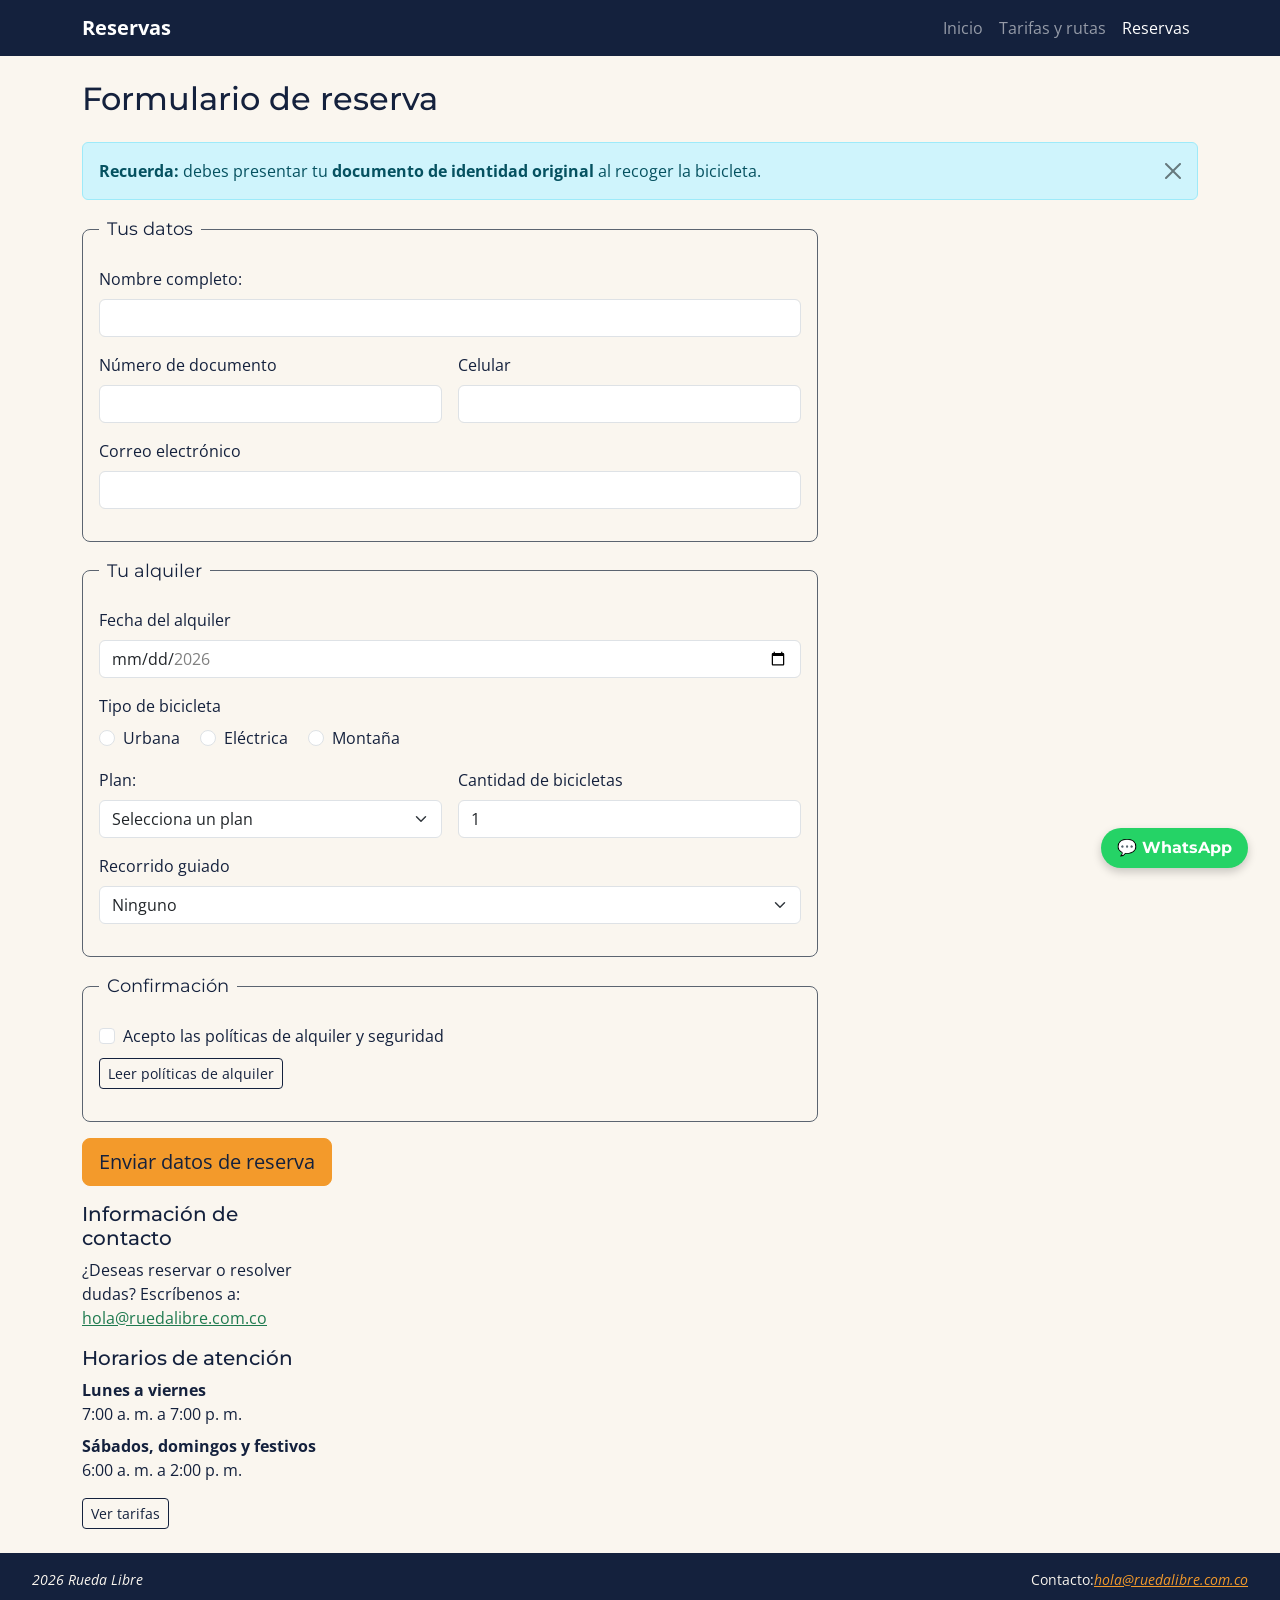
==== commit 1fcd779c: "MiniReto 11: validacion visual, alerta y modal de politicas en reservas" ====
--- a/paginas/reservas.html
+++ b/paginas/reservas.html
@@ -30,7 +30,7 @@
         <ul class="navbar-nav ms-auto mb-2 mb-lg-0">
           <li class="nav-item"><a class="nav-link" href="../index.html">Inicio</a></li>
           <li class="nav-item"><a class="nav-link" href="tarifas.html">Tarifas y rutas</a></li>
-          <li class="nav-item"><a class="nav-link active" href="reservas.html">Reservas</a></li>
+          <li class="nav-item"><a class="nav-link active" aria-current="page" href="reservas.html">Reservas</a></li>
         </ul>
       </div>
     </div>
@@ -38,112 +38,129 @@
 </header>
 <main class="container py-4 flex-grow-1">
   <h2 class="mb-4">Formulario de reserva</h2>
+<div class="alert alert-info alert-dismissible fade show" role="alert">
+  <strong>Recuerda:</strong> debes presentar tu <strong>documento de identidad original</strong> al recoger la bicicleta.
+  <button type="button" class="btn-close" data-bs-dismiss="alert" aria-label="Cerrar aviso"></button>
+</div>
 
   <div class="row g-4">
 
-    <!-- Formulario: 8/12 desde md -->
     <div class="col-12 col-md-8">
-      <form action="#" method="post">
-
-        <fieldset>
-          <legend>Tus datos</legend>
-
-          <div class="grupo-formulario">
-            <label for="nombre">Nombre completo:</label>
-            <input type="text" id="nombre" name="nombre" required minlength="3">
-          </div>
-
-          <!-- Fila de campos cortos -->
-          <div class="row g-3">
-            <div class="col-12 col-sm-6">
-              <div class="grupo-formulario">
-                <label for="documento">Número de documento</label>
-                <input type="text" id="documento" name="documento" required pattern="[0-9]{6,10}" title="Debe tener solo números, entre 6 y 10 dígitos">
-              </div>
-            </div>
-            <div class="col-12 col-sm-6">
-              <div class="grupo-formulario">
-                <label for="celular">Celular</label>
-                <input type="tel" id="celular" name="celular" required pattern="3[0-9]{9}" title="Debe tener 10 dígitos y empezar por el número 3 (Ej: 3001234567)">
-              </div>
-            </div>
-          </div>
-
-          <div class="grupo-formulario">
-            <label for="correo">Correo electrónico</label>
-            <input type="email" id="correo" name="correo" required>
-          </div>
-        </fieldset>
-
-        <fieldset>
-          <legend>Tu alquiler</legend>
-
-          <div class="grupo-formulario">
-            <label for="fecha">Fecha del alquiler</label>
-            <input type="date" id="fecha" name="fecha" min="2026-11-01" max="2026-12-31" required>
-          </div>
-
-          <div class="grupo-formulario">
-            <label>Tipo de bicicleta</label><br>
-            <input type="radio" id="urbana" name="tipo_bicicleta" value="urbana" required>
-            <label for="urbana">Urbana</label>
-
-            <input type="radio" id="electrica" name="tipo_bicicleta" value="electrica" required>
-            <label for="electrica">Eléctrica</label>
-
-            <input type="radio" id="montana" name="tipo_bicicleta" value="montana" required>
-            <label for="montana">Montaña</label>
-          </div>
-
-          <!-- Fila de campos cortos -->
-          <div class="row g-3">
-            <div class="col-12 col-sm-6">
-              <div class="grupo-formulario">
-                <label for="plan">Plan:</label>
-                <select id="plan" name="plan" required>
-                  <option value="" disabled selected>Selecciona un plan</option>
-                  <option value="1_hora">1 hora</option>
-                  <option value="medio_dia">Medio día</option>
-                  <option value="dia_completo">Día completo</option>
-                </select>
-              </div>
-            </div>
-            <div class="col-12 col-sm-6">
-              <div class="grupo-formulario">
-                <label for="cantidad">Cantidad de bicicletas</label>
-                <input type="number" id="cantidad" name="cantidad" min="1" max="6" value="1" required>
-              </div>
-            </div>
-          </div>
-
-          <div class="grupo-formulario">
-            <label for="recorrido">Recorrido guiado</label>
-            <select id="recorrido" name="recorrido">
-              <option value="ninguno">Ninguno</option>
-              <option value="ruta1">Ruta 1</option>
-              <option value="ruta2">Ruta 2</option>
-              <option value="ruta3">Ruta 3</option>
-            </select>
-          </div>
-        </fieldset>
-
-        <fieldset>
-          <legend>Confirmación</legend>
-
-          <div class="grupo-formulario">
-            <label for="comentarios">Comentarios o peticiones especiales:</label>
-            <textarea id="comentarios" name="comentarios" rows="4" maxlength="300" placeholder="Deja aquí tus comentarios o peticiones, máximo 300 caracteres"></textarea>
-          </div>
-
-          <div class="grupo-formulario">
-            <input type="checkbox" id="politicas" name="politicas" required>
-            <label for="politicas">Acepto las políticas de alquiler y seguridad</label>
-          </div>
-        </fieldset>
-
-       <button type="submit" class="btn btn-warning btn-lg">Enviar datos de reserva</button>
-      </form>
-    </div>
+      <form action="#" method="post" class="needs-validation" novalidate>
+
+  <fieldset>
+    <legend>Tus datos</legend>
+
+    <div class="mb-3">
+  <label for="nombre" class="form-label">Nombre completo:</label>
+  <input type="text" class="form-control" id="nombre" name="nombre" required minlength="3">
+  <div class="invalid-feedback">Escribe tu nombre completo, con al menos 3 letras.</div>
+</div>
+
+<div class="row g-3">
+  <div class="col-12 col-sm-6">
+    <div class="mb-3">
+      <label for="documento" class="form-label">Número de documento</label>
+      <input type="text" class="form-control" id="documento" name="documento" required pattern="[0-9]{6,10}" title="Debe tener solo números, entre 6 y 10 dígitos">
+      <div class="invalid-feedback">Escribe solo números, entre 6 y 10 dígitos, sin puntos ni espacios.</div>
+    </div>
+  </div>
+  <div class="col-12 col-sm-6">
+    <div class="mb-3">
+      <label for="celular" class="form-label">Celular</label>
+      <input type="tel" class="form-control" id="celular" name="celular" required pattern="3[0-9]{9}" title="Debe tener 10 dígitos y empezar por el número 3 (Ej: 3001234567)">
+      <div class="invalid-feedback">Escribe 10 dígitos que empiecen por 3, por ejemplo 3001234567.</div>
+    </div>
+  </div>
+</div>
+
+<div class="mb-3">
+  <label for="correo" class="form-label">Correo electrónico</label>
+  <input type="email" class="form-control" id="correo" name="correo" required>
+  <div class="invalid-feedback">Escribe un correo válido, por ejemplo nombre@correo.com.</div>
+</div>
+  </fieldset>
+
+  <fieldset>
+  <legend>Tu alquiler</legend>
+
+  <div class="mb-3">
+    <label for="fecha" class="form-label">Fecha del alquiler</label>
+    <input type="date" class="form-control" id="fecha" name="fecha" min="2026-11-01" max="2026-12-31" required>
+    <div class="invalid-feedback">Elige una fecha entre el 1 de noviembre y el 31 de diciembre de 2026.</div>
+  </div>
+
+  <div class="mb-3">
+    <span class="form-label d-block">Tipo de bicicleta</span>
+
+    <div class="form-check form-check-inline">
+      <input class="form-check-input" type="radio" id="urbana" name="tipo_bicicleta" value="urbana" required>
+      <label class="form-check-label" for="urbana">Urbana</label>
+    </div>
+    <div class="form-check form-check-inline">
+      <input class="form-check-input" type="radio" id="electrica" name="tipo_bicicleta" value="electrica" required>
+      <label class="form-check-label" for="electrica">Eléctrica</label>
+    </div>
+    <div class="form-check form-check-inline">
+      <input class="form-check-input" type="radio" id="montana" name="tipo_bicicleta" value="montana" required>
+      <label class="form-check-label" for="montana">Montaña</label>
+      <div class="invalid-feedback">Elige un tipo de bicicleta: urbana, eléctrica o de montaña.</div>
+    </div>
+  </div>
+
+  <div class="row g-3">
+    <div class="col-12 col-sm-6">
+      <div class="mb-3">
+        <label for="plan" class="form-label">Plan:</label>
+        <select class="form-select" id="plan" name="plan" required>
+          <option value="" disabled selected>Selecciona un plan</option>
+          <option value="1_hora">1 hora</option>
+          <option value="medio_dia">Medio día</option>
+          <option value="dia_completo">Día completo</option>
+        </select>
+        <div class="invalid-feedback">Selecciona un plan: 1 hora, medio día o día completo.</div>
+      </div>
+    </div>
+    <div class="col-12 col-sm-6">
+      <div class="mb-3">
+        <label for="cantidad" class="form-label">Cantidad de bicicletas</label>
+        <input type="number" class="form-control" id="cantidad" name="cantidad" min="1" max="6" value="1" required>
+        <div class="invalid-feedback">Escribe una cantidad entre 1 y 6 bicicletas.</div>
+      </div>
+    </div>
+  </div>
+
+  <div class="mb-3">
+    <label for="recorrido" class="form-label">Recorrido guiado</label>
+    <select class="form-select" id="recorrido" name="recorrido">
+      <option value="ninguno">Ninguno</option>
+      <option value="ruta1">Ruta 1</option>
+      <option value="ruta2">Ruta 2</option>
+      <option value="ruta3">Ruta 3</option>
+    </select>
+  </div>
+</fieldset>
+
+  <fieldset>
+    <legend>Confirmación</legend>
+
+    <div class="mb-3">
+      <div class="form-check">
+        <input class="form-check-input" type="checkbox" id="politicas" name="politicas" required>
+        <label class="form-check-label" for="politicas">Acepto las políticas de alquiler y seguridad</label>
+        <div class="invalid-feedback">Debes aceptar las políticas de alquiler y seguridad para enviar la reserva.</div>
+      </div>
+      <button type="button" class="btn btn-outline-dark btn-sm mt-2"
+              data-bs-toggle="modal" data-bs-target="#modalPoliticas">
+        Leer políticas de alquiler
+      </button>
+    </div>
+  </fieldset>
+
+  <div class="mb-3">
+    <button type="submit" class="btn btn-warning btn-lg">Enviar datos de reserva</button>
+  </div>
+</form>
 
    
     <aside class="col-12 col-md-4">
@@ -163,8 +180,34 @@
       </aside>
 
   </div>
+  <div class="modal fade" id="modalPoliticas" tabindex="-1" aria-labelledby="tituloPoliticas" aria-hidden="true">
+  <div class="modal-dialog modal-dialog-scrollable">
+    <div class="modal-content">
+
+      <div class="modal-header">
+        <h2 class="modal-title h5" id="tituloPoliticas">Políticas de alquiler</h2>
+        <button type="button" class="btn-close" data-bs-dismiss="modal" aria-label="Cerrar"></button>
+      </div>
+
+      <div class="modal-body">
+        <ol>
+          <li>Presenta tu documento de identidad original al recoger la bicicleta.</li>
+          <li>Revisa la bicicleta con el asesor antes de salir.</li>
+          <li>Cada 15 minutos de retraso en la devolución tienen un recargo de $5.000.</li>
+          <li>Los daños por mal uso se cobran según el costo de la reparación.</li>
+          <li>Los menores de edad deben estar acompañados por un adulto responsable.</li>
+        </ol>
+      </div>
+
+      <div class="modal-footer">
+        <button type="button" class="btn btn-warning" data-bs-dismiss="modal">Entendido</button>
+      </div>
+
+    </div>
+  </div>
+</div>
 </main>
-<p></p>
+
    <footer>
         <div class="footer-marca"><em>2026 Rueda Libre</em></div>
         <div class="footer-contacto">Contacto:<a href="mailto:hola@ruedalibre.com.co"><em>hola@ruedalibre.com.co</em></a></div>
@@ -174,5 +217,24 @@
     💬 WhatsApp
 </a>
 <script src="https://cdn.jsdelivr.net/npm/bootstrap@5.3.8/dist/js/bootstrap.bundle.min.js" integrity="sha384-FKyoEForCGlyvwx9Hj09JcYn3nv7wiPVlz7YYwJrWVcXK/BmnVDxM+D2scQbITxI" crossorigin="anonymous"></script>
+
+<script>
+  (() => {
+    'use strict'
+
+    const forms = document.querySelectorAll('.needs-validation')
+
+    Array.from(forms).forEach(form => {
+      form.addEventListener('submit', event => {
+        if (!form.checkValidity()) {
+          event.preventDefault()
+          event.stopPropagation()
+        }
+
+        form.classList.add('was-validated')
+      }, false)
+    })
+  })()
+</script>
 </body>
 </html>
--- a/CSS/styles.css
+++ b/CSS/styles.css
@@ -108,13 +108,6 @@
     background-color: rgba(0, 0, 0, 0.02);
 }
 
-/* 6. FORMULARIO (reservas) */
-form {
-    background-color: var(--crema);
-    border: 1px solid var(--gris-asfalto);
-    border-radius: 8px;
-    padding: var(--espacio-lg);
-}
 
 fieldset {
     border: 1px solid var(--gris-asfalto);
@@ -131,49 +124,8 @@
     font-size: 1.1rem;
 }
 
-.grupo-formulario {
-    margin-bottom: var(--espacio-md);
-}
-
-label {
-    display: block;
-    font-family: var(--font-titulo);
-    color: var(--azul-noche);
-    margin-bottom: var(--espacio-xs);
-    font-weight: 600;
-}
-
-input[type="radio"] + label,
-input[type="checkbox"] + label {
-    display: inline-block;
-    margin-right: 1rem;
-    font-weight: 400;
-}
-
-input[type="text"],
-input[type="email"],
-input[type="tel"],
-input[type="date"],
-input[type="number"],
-select,
-textarea {
-    width: 100%;
-    padding: var(--espacio-sm);
-    border: 1px solid var(--gris-asfalto);
-    border-radius: 4px;
-    font-family: inherit;
-    font-size: 1rem;
-    background-color: #ffffff;
-}
-
-input:focus,
-select:focus,
-textarea:focus {
-    outline: 2px solid var(--naranja-pedal);
-    border-color: transparent;
-}
-
-
+
+/* 6. BOTÓN FLOTANTE DE WHATSAPP */
 .btn-whatsapp {
     position: fixed;
     bottom: 2rem;
@@ -204,7 +156,7 @@
     outline-offset: 2px;
 }
 
-/* 8. AJUSTES FRENTE A BOOTSTRAP (sin !important) */
+/* 7. AJUSTES FRENTE A BOOTSTRAP (sin !important) */
 :root {
     --bs-dark-rgb: 20, 33, 61;
     --bs-warning-rgb: 243, 154, 43;
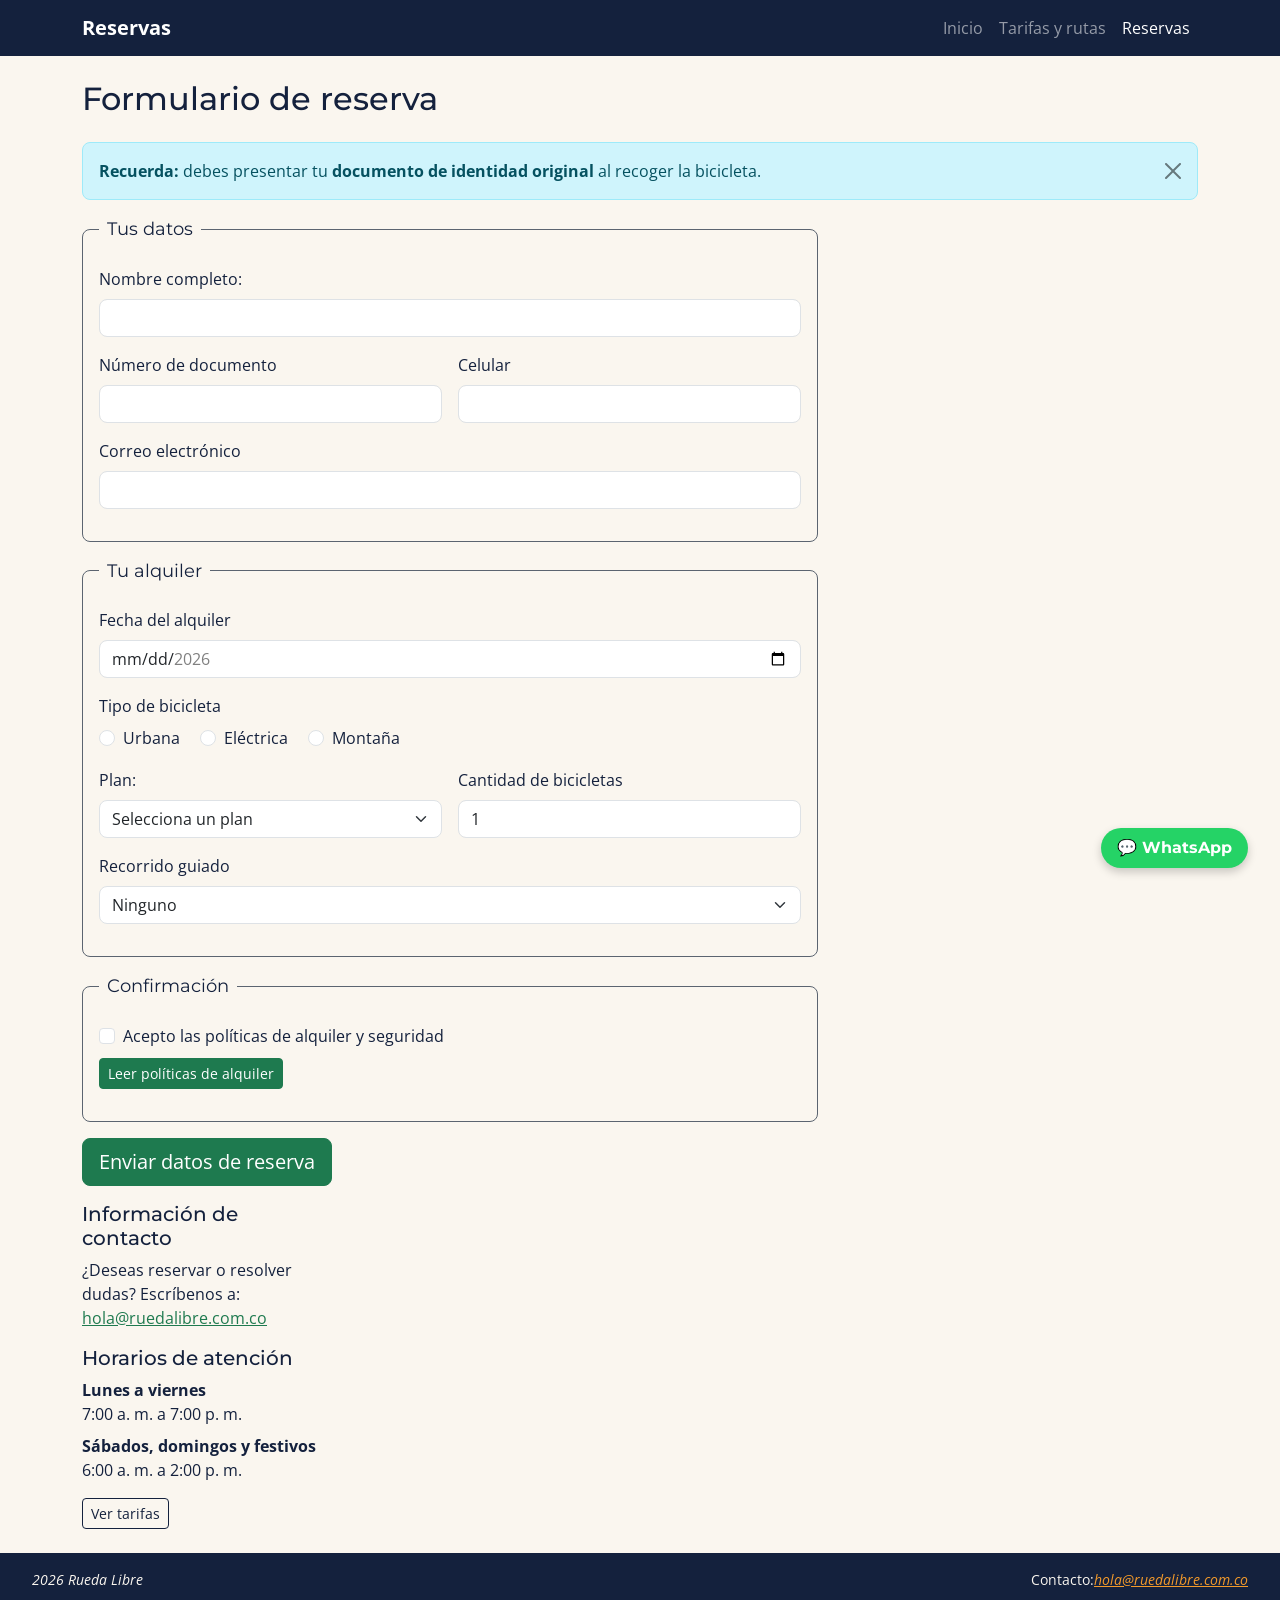
==== commit ff174621: "proyecto" ====
--- a/paginas/reservas.html
+++ b/paginas/reservas.html
@@ -150,7 +150,7 @@
         <label class="form-check-label" for="politicas">Acepto las políticas de alquiler y seguridad</label>
         <div class="invalid-feedback">Debes aceptar las políticas de alquiler y seguridad para enviar la reserva.</div>
       </div>
-      <button type="button" class="btn btn-outline-dark btn-sm mt-2"
+      <button type="button" class="btn btn-primary btn-sm mt-2"
               data-bs-toggle="modal" data-bs-target="#modalPoliticas">
         Leer políticas de alquiler
       </button>
@@ -158,7 +158,7 @@
   </fieldset>
 
   <div class="mb-3">
-    <button type="submit" class="btn btn-warning btn-lg">Enviar datos de reserva</button>
+    <button type="submit" class="btn btn-primary btn-lg">Enviar datos de reserva</button>
   </div>
 </form>
 
@@ -200,7 +200,7 @@
       </div>
 
       <div class="modal-footer">
-        <button type="button" class="btn btn-warning" data-bs-dismiss="modal">Entendido</button>
+        <button type="button" class="btn btn-primary" data-bs-dismiss="modal">Entendido</button>
       </div>
 
     </div>
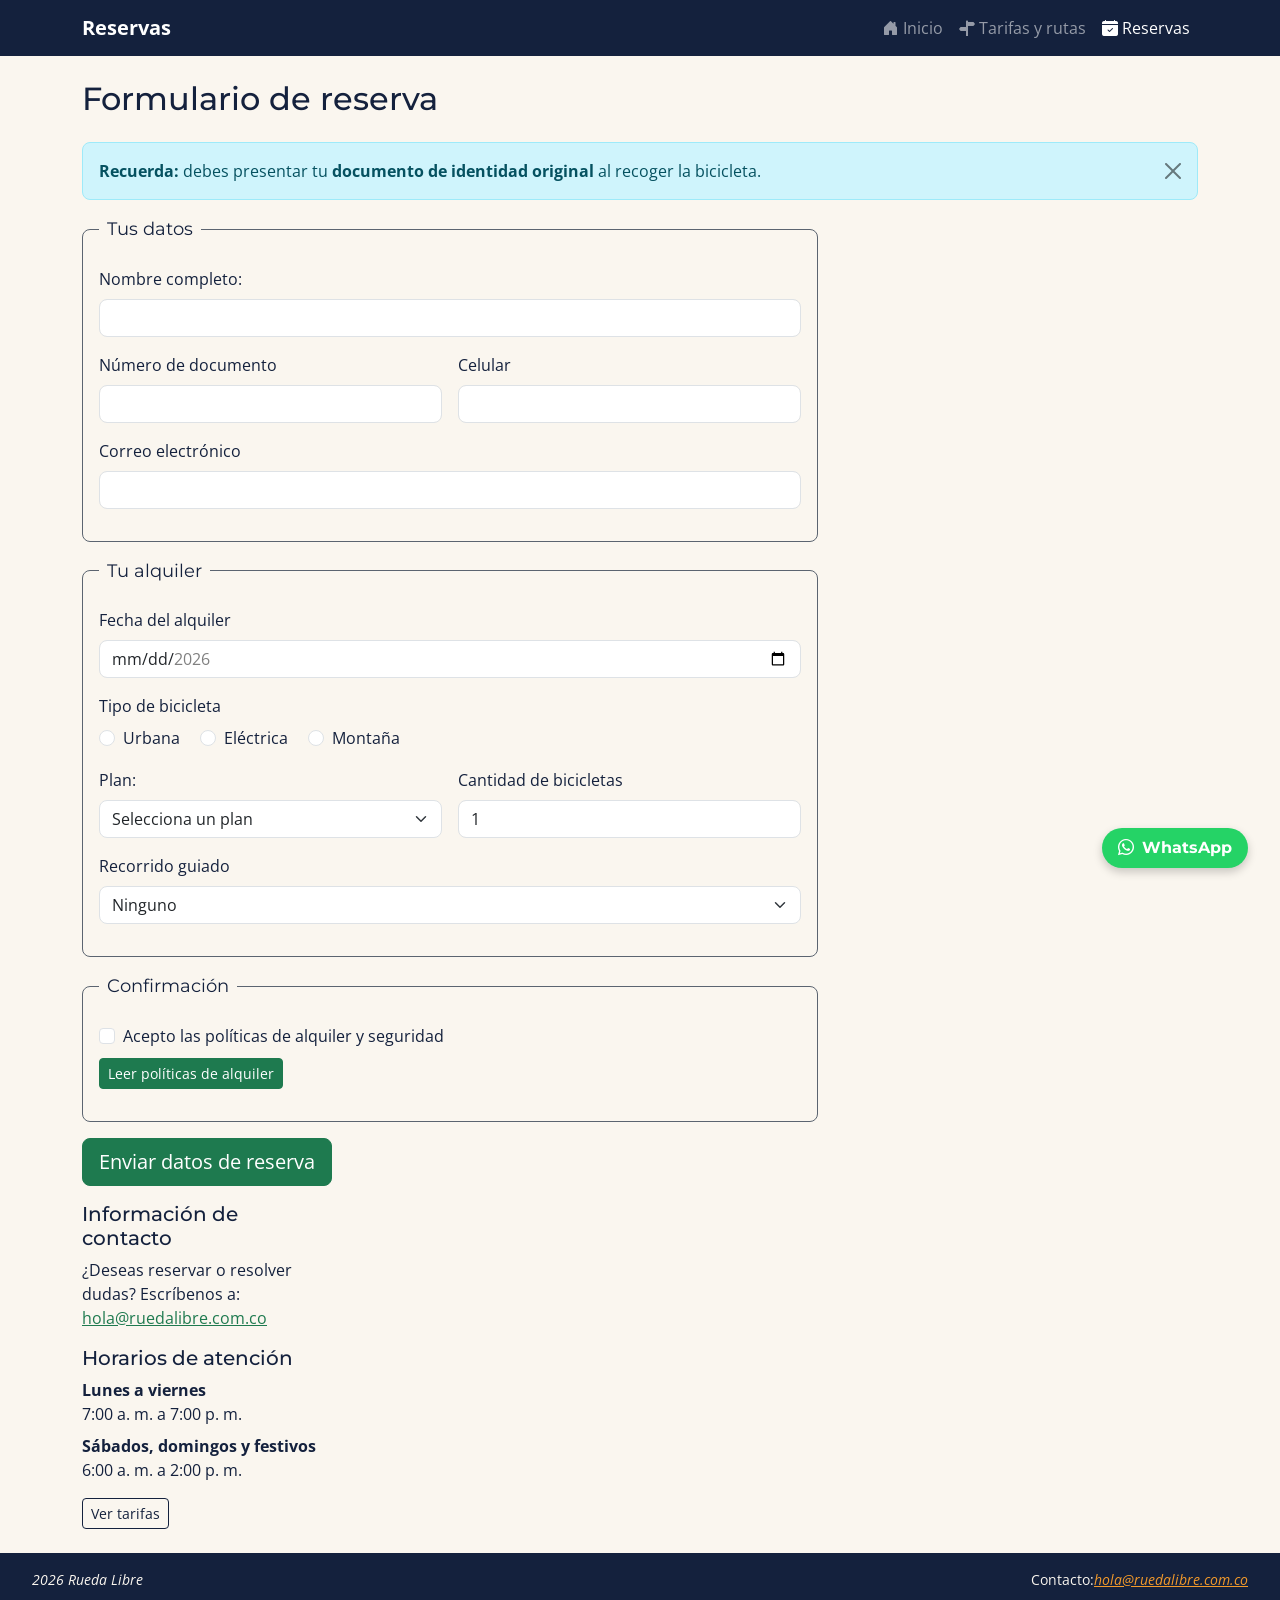
==== commit d2f398d4: "feat: lanza Rueda Libre v2.0 con identidad de marca, variables CSS y Bootstrap Icons" ====
--- a/paginas/reservas.html
+++ b/paginas/reservas.html
@@ -8,6 +8,7 @@
     <link rel="preconnect" href="https://fonts.gstatic.com" crossorigin>
     <link href="https://fonts.googleapis.com/css2?family=Montserrat:ital,wght@0,100..900;1,100..900&family=Open+Sans:ital,wght@0,300..800;1,300..800&display=swap" rel="stylesheet">
     <link href="https://cdn.jsdelivr.net/npm/bootstrap@5.3.8/dist/css/bootstrap.min.css" rel="stylesheet" integrity="sha384-sRIl4kxILFvY47J16cr9ZwB07vP4J8+LH7qKQnuqkuIAvNWLzeN8tE5YBujZqJLB" crossorigin="anonymous">
+    <link rel="stylesheet" href="https://cdn.jsdelivr.net/npm/bootstrap-icons@1.11.3/font/bootstrap-icons.min.css">
     <link rel="stylesheet" href="../CSS/styles.css">
 
 </head>
@@ -28,9 +29,18 @@
 
       <div class="collapse navbar-collapse" id="menuPrincipal">
         <ul class="navbar-nav ms-auto mb-2 mb-lg-0">
-          <li class="nav-item"><a class="nav-link" href="../index.html">Inicio</a></li>
-          <li class="nav-item"><a class="nav-link" href="tarifas.html">Tarifas y rutas</a></li>
-          <li class="nav-item"><a class="nav-link active" aria-current="page" href="reservas.html">Reservas</a></li>
+          <li class="nav-item"><a class="nav-link" href="../index.html">
+          <i class="bi bi-house-door-fill me-1" aria-hidden="true"></i>Inicio
+          </a>
+          </li>
+          <li class="nav-item"><a class="nav-link" href="tarifas.html">
+            <i class="bi bi-signpost-split-fill me-1" aria-hidden="true"></i>Tarifas y rutas
+          </a>
+          </li>
+          <li class="nav-item"><a class="nav-link active" aria-current="page" href="reservas.html">
+            <i class="bi bi-calendar-check-fill me-1" aria-hidden="true"></i>Reservas
+          </a>
+          </li>
         </ul>
       </div>
     </div>
@@ -214,7 +224,7 @@
   </footer>
   
 <a href="https://wa.me/573000000000" class="btn-whatsapp" target="_blank" rel="noopener noreferrer" aria-label="Contáctanos por WhatsApp">
-    💬 WhatsApp
+    <i class="bi bi-whatsapp" aria-hidden="true"></i> WhatsApp
 </a>
 <script src="https://cdn.jsdelivr.net/npm/bootstrap@5.3.8/dist/js/bootstrap.bundle.min.js" integrity="sha384-FKyoEForCGlyvwx9Hj09JcYn3nv7wiPVlz7YYwJrWVcXK/BmnVDxM+D2scQbITxI" crossorigin="anonymous"></script>
 
